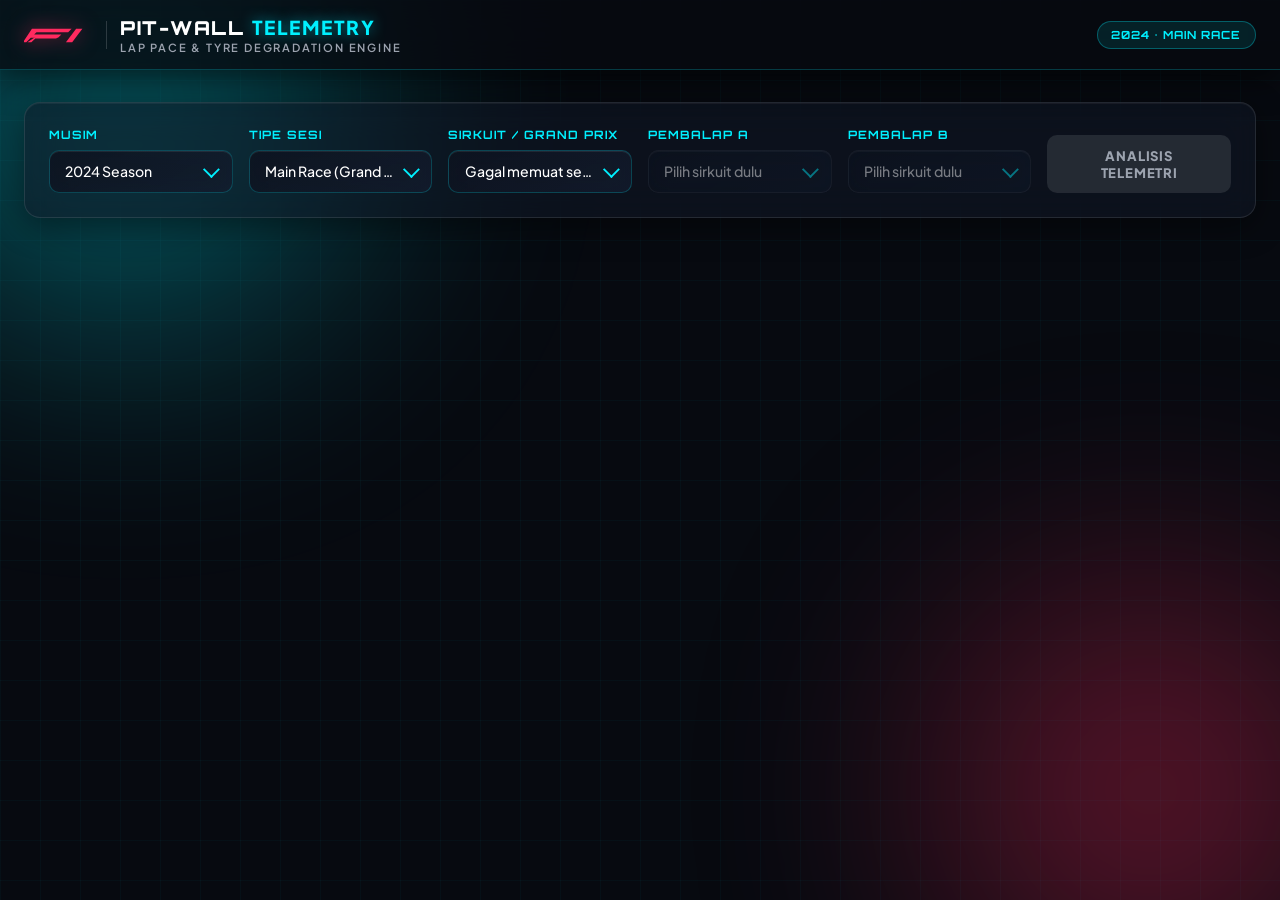
==== frontend/index.html @ 2997c577 "Deploy F1 Pit-Wall Telemetry Analyzer to Vercel" ====
<!DOCTYPE html>
<html lang="id">
<head>
    <meta charset="UTF-8">
    <meta name="viewport" content="width=device-width, initial-scale=1.0">
    <title>F1 Pit-Wall Telemetry & Tyre Degradation Analyzer</title>
    <link rel="preconnect" href="https://fonts.googleapis.com">
    <link rel="preconnect" href="https://fonts.gstatic.com" crossorigin>
    <link href="https://fonts.googleapis.com/css2?family=Orbitron:wght@500;700;900&family=Plus+Jakarta+Sans:wght@400;500;600;700&display=swap" rel="stylesheet">
    <link rel="stylesheet" href="css/style.css">
    <script src="https://cdn.jsdelivr.net/npm/chart.js"></script>
</head>
<body>
    <div class="bg-orb orb-cyan"></div>
    <div class="bg-orb orb-red"></div>
    <div class="bg-grid"></div>

<!-- Futuristic F1 Command App Bar -->
    <header class="app-bar">
        <div class="app-bar-inner">
            <div class="brand-area">
                <div class="f1-logo-mark" aria-label="F1 Logo">
                    <svg width="68" height="24" viewBox="0 0 120 30" fill="none" xmlns="http://www.w3.org/2000/svg">
                        <path d="M14 4H84L78 10H22L18 14H66L60 20H12L4 28H-2L14 4Z" fill="#ff2a5f"/>
                        <path d="M24 16H62L57 21H20L13 28H6L24 16Z" fill="#ff2a5f"/>
                        <path d="M92 4H103L85 28H74L92 4Z" fill="#ff2a5f"/>
                    </svg>
                </div>
                <div class="brand-divider"></div>
                <div class="brand-text">
                    <div class="brand-title">PIT-WALL <span class="accent-text">TELEMETRY</span></div>
                    <div class="brand-sub">LAP PACE & TYRE DEGRADATION ENGINE</div>
                </div>
            </div>

            <div class="status-cluster">
                <div class="season-pill" id="headerSessionBadge">2024 • MAIN RACE</div>
            </div>
        </div>
    </header>

    <main class="container">
        <!-- Panel Kontrol Glassmorphism -->
        <section class="glass-panel control-panel">
            <div class="form-group">
                <label for="yearSelect">MUSIM</label>
                <select id="yearSelect">
                    <option value="2026">2026 Season</option>
                    <option value="2025">2025 Season</option>
                    <option value="2024" selected>2024 Season</option>
                    <option value="2023">2023 Season</option>
                </select>
            </div>

            <div class="form-group">
                <label for="sessionTypeSelect">TIPE SESI</label>
                <select id="sessionTypeSelect">
                    <option value="Race" selected>Main Race (Grand Prix)</option>
                    <option value="Sprint">Sprint Race</option>
                </select>
            </div>

            <div class="form-group">
                <label for="sessionSelect">SIRKUIT / GRAND PRIX</label>
                <select id="sessionSelect">
                    <option value="">Memuat daftar sirkuit...</option>
                </select>
            </div>

            <div class="form-group">
                <label for="driver1Select">PEMBALAP A</label>
                <select id="driver1Select" disabled>
                    <option value="">Pilih sirkuit dulu</option>
                </select>
            </div>

            <div class="form-group">
                <label for="driver2Select">PEMBALAP B</label>
                <select id="driver2Select" disabled>
                    <option value="">Pilih sirkuit dulu</option>
                </select>
            </div>

            <button id="analyzeBtn" class="glow-btn" disabled>
                <span>ANALISIS TELEMETRI</span>
            </button>
        </section>

        <!-- Pre-Analysis Matchup Preview (Muncul saat Sirkuit & Pembalap dipilih) -->
        <section id="matchupPreview" class="glass-panel matchup-stage hidden">
            <div class="matchup-driver left-driver" id="previewDriver1Card">
                <div class="avatar-ring cyan-ring">
                    <img id="previewD1Img" src="" alt="Driver 1">
                </div>
                <div class="driver-meta">
                    <span class="driver-num" id="previewD1Num">#--</span>
                    <h3 id="previewD1Name">Driver 1</h3>
                    <p id="previewD1Team">Team</p>
                </div>
            </div>

            <div class="matchup-circuit">
                <span class="vs-badge">HEAD-TO-HEAD TELEMETRY</span>
                <div class="circuit-frame">
                    <img id="previewCircuitImg" src="" alt="Circuit Map">
                </div>
                <div class="circuit-title" id="previewCircuitName">Grand Prix Circuit</div>
            </div>

            <div class="matchup-driver right-driver" id="previewDriver2Card">
                <div class="driver-meta right-align">
                    <span class="driver-num red-num" id="previewD2Num">#--</span>
                    <h3 id="previewD2Name">Driver 2</h3>
                    <p id="previewD2Team">Team</p>
                </div>
                <div class="avatar-ring red-ring">
                    <img id="previewD2Img" src="" alt="Driver 2">
                </div>
            </div>
        </section>

        <!-- Animasi Loading Race Start F1 -->
        <div id="loading" class="glass-panel race-loader hidden">
            <div class="gantry-lights">
                <div class="light-pod"><span class="bulb" id="light1"></span></div>
                <div class="light-pod"><span class="bulb" id="light2"></span></div>
                <div class="light-pod"><span class="bulb" id="light3"></span></div>
                <div class="light-pod"><span class="bulb" id="light4"></span></div>
                <div class="light-pod"><span class="bulb" id="light5"></span></div>
            </div>

            <div class="race-track">
                <div class="start-line"></div>
                <div id="f1Car" class="f1-car revving">
                    <svg width="95" height="38" viewBox="0 0 120 48" fill="none" xmlns="http://www.w3.org/2000/svg">
                        <rect x="14" y="2" width="22" height="9" rx="2" fill="#0b0f17" stroke="#00f0ff" stroke-width="1.5"/>
                        <rect x="14" y="37" width="22" height="9" rx="2" fill="#0b0f17" stroke="#00f0ff" stroke-width="1.5"/>
                        <rect x="82" y="3" width="20" height="8" rx="2" fill="#0b0f17" stroke="#00f0ff" stroke-width="1.5"/>
                        <rect x="82" y="37" width="20" height="8" rx="2" fill="#0b0f17" stroke="#00f0ff" stroke-width="1.5"/>
                        <rect x="4" y="8" width="10" height="32" rx="2" fill="#00f0ff"/>
                        <path d="M14 16 L45 11 L85 18 L112 22 L112 26 L85 30 L45 37 L14 32 Z" fill="#161e2e" stroke="#00f0ff" stroke-width="2"/>
                        <path d="M104 6 L116 10 L116 38 L104 42 Z" fill="#00f0ff"/>
                        <circle cx="56" cy="24" r="5" fill="#ff2a5f"/>
                    </svg>
                </div>
            </div>

            <p id="loadingText" class="loading-status">Menyalakan lampu start & menarik telemetri OpenF1...</p>
        </div>

<!-- Hasil Analisis (Grafik di Kiri, Detail Driver di Kanan) -->
        <section id="resultSection" class="hidden">
            <!-- 1. Kesimpulan Otomatis Bahasa Mudah (Beginner Insight Banner) -->
            <div id="raceInsightBanner" class="glass-panel insight-banner">
                <div class="insight-icon">💡</div>
                <div class="insight-content">
                    <div class="insight-label">KESIMPULAN ANALISIS TELEMETRI</div>
                    <p id="raceInsightText">Memproses ringkasan perbandingan pembalap...</p>
                </div>
            </div>

            <div class="results-layout">
                <!-- Kolom Kiri: Grafik Telemetry -->
                <div class="glass-panel chart-card">
                    <div class="card-header">
                        <h2>LAP TIME TELEMETRY TRACE <span class="unit-tag">(DETIK)</span></h2>
                        <span class="filter-info" title="Lap masuk/keluar pit stop dan periode Safety Car otomatis dibuang agar grafik akurat">
                            ℹ️ Pit Stop & Safety Car difilter
                        </span>
                    </div>
                    <div class="chart-wrapper">
                        <canvas id="lapChart"></canvas>
                    </div>

                    <!-- Panduan Cara Baca Grafik & Ban untuk Pemula -->
                    <div class="beginner-guide-bar">
                        <div class="guide-item">
                            <strong>📉 Cara Baca Grafik:</strong> Semakin <b>rendah</b> posisi garis, semakin <b>cepat</b> catatan waktu lap pembalap. Garis yang menanjak perlahan menandakan ban mulai aus.
                        </div>
                        <div class="tyre-legend">
                            <span><i class="dot-soft"></i> <b>SOFT:</b> Paling cepat, cepat habis</span>
                            <span><i class="dot-medium"></i> <b>MEDIUM:</b> Seimbang</span>
                            <span><i class="dot-hard"></i> <b>HARD:</b> Paling awet, lebih lambat</span>
                        </div>
                    </div>
                </div>

                <!-- Kolom Kanan: Detail Informasi & Stint Driver A & B -->
                <aside class="drivers-sidebar">
                    <!-- Detail Driver A -->
                    <div class="glass-panel driver-detail-card">
                        <div class="driver-card-top cyan-border">
                            <img id="resD1Img" class="res-avatar cyan-ring" src="" alt="Driver A">
                            <div>
                                <span class="driver-tag cyan-tag">PEMBALAP A</span>
                                <h3 id="driver1Title">Pembalap 1</h3>
                                <p id="resD1Team" class="res-team-name">Team</p>
                            </div>
                        </div>
                        <div class="table-responsive">
                            <table id="driver1Table">
                                <thead>
                                    <tr>
                                        <th><span class="help-tip" data-tip="Periode balapan sebelum pembalap masuk pit ganti ban">STINT ?</span></th>
                                        <th><span class="help-tip" data-tip="Jenis kompon ban: Soft (Merah), Medium (Kuning), Hard (Putih)">BAN ?</span></th>
                                        <th><span class="help-tip" data-tip="Jumlah putaran bersih tanpa gangguan pit stop">LAPS ?</span></th>
                                        <th><span class="help-tip" data-tip="Rata-rata waktu tempuh per putaran (lebih kecil = lebih cepat)">AVG ?</span></th>
                                        <th><span class="help-tip" data-tip="Putaran tercepat pembalap pada stint ini">BEST ?</span></th>
                                        <th><span class="help-tip" data-tip="Penambahan waktu per lap akibat ban aus. (+) artinya makin lambat, (-) artinya makin kencang">DEG/LAP ?</span></th>
                                    </tr>
                                </thead>
                                <tbody></tbody>
                            </table>
                        </div>
                    </div>

                    <!-- Detail Driver B -->
                    <div class="glass-panel driver-detail-card">
                        <div class="driver-card-top red-border">
                            <img id="resD2Img" class="res-avatar red-ring" src="" alt="Driver B">
                            <div>
                                <span class="driver-tag red-tag">PEMBALAP B</span>
                                <h3 id="driver2Title">Pembalap 2</h3>
                                <p id="resD2Team" class="res-team-name">Team</p>
                            </div>
                        </div>
                        <div class="table-responsive">
                            <table id="driver2Table">
                                <thead>
                                    <tr>
                                        <th><span class="help-tip" data-tip="Periode balapan sebelum pembalap masuk pit ganti ban">STINT ?</span></th>
                                        <th><span class="help-tip" data-tip="Jenis kompon ban: Soft (Merah), Medium (Kuning), Hard (Putih)">BAN ?</span></th>
                                        <th><span class="help-tip" data-tip="Jumlah putaran bersih tanpa gangguan pit stop">LAPS ?</span></th>
                                        <th><span class="help-tip" data-tip="Rata-rata waktu tempuh per putaran (lebih kecil = lebih cepat)">AVG ?</span></th>
                                        <th><span class="help-tip" data-tip="Putaran tercepat pembalap pada stint ini">BEST ?</span></th>
                                        <th><span class="help-tip" data-tip="Penambahan waktu per lap akibat ban aus. (+) artinya makin lambat, (-) artinya makin kencang">DEG/LAP ?</span></th>
                                    </tr>
                                </thead>
                                <tbody></tbody>
                            </table>
                        </div>
                    </div>
                </aside>
            </div>
        </section>
    </main>

    <script src="js/app.js"></script>
</body>
</html>
---- frontend/css/style.css ----
:root {
    --bg-dark: #070a10;
    --glass-bg: rgba(17, 24, 39, 0.55);
    --glass-border: rgba(255, 255, 255, 0.1);
    --glass-highlight: rgba(255, 255, 255, 0.05);
    --neon-cyan: #00f0ff;
    --neon-red: #ff2a5f;
    --text-main: #f3f4f6;
    --text-muted: #9ca3af;
}

* {
    box-sizing: border-box;
    margin: 0;
    padding: 0;
    font-family: 'Plus Jakarta Sans', sans-serif;
}

body {
    background-color: var(--bg-dark);
    color: var(--text-main);
    min-height: 100vh;
    position: relative;
    overflow-x: hidden;
}

/* Futuristic Background Grid & Ambient Orbs */
.bg-grid {
    position: fixed;
    inset: 0;
    background-image: 
        linear-gradient(rgba(0, 240, 255, 0.03) 1px, transparent 1px),
        linear-gradient(90deg, rgba(0, 240, 255, 0.03) 1px, transparent 1px);
    background-size: 40px 40px;
    z-index: -2;
    pointer-events: none;
}

.bg-orb {
    position: fixed;
    border-radius: 50%;
    filter: blur(130px);
    z-index: -1;
    opacity: 0.35;
    pointer-events: none;
}

.orb-cyan {
    width: 450px;
    height: 450px;
    background: var(--neon-cyan);
    top: -120px;
    left: -100px;
}

.orb-red {
    width: 420px;
    height: 420px;
    background: var(--neon-red);
    bottom: -100px;
    right: -80px;
}

/* Header Glass */
/* Futuristic Pit-Wall App Bar */
.app-bar {
    position: sticky;
    top: 0;
    z-index: 200;
    background: rgba(7, 10, 16, 0.78);
    backdrop-filter: blur(22px);
    -webkit-backdrop-filter: blur(22px);
    border-bottom: 1px solid rgba(0, 240, 255, 0.22);
    box-shadow: 0 8px 32px rgba(0, 0, 0, 0.6);
}

.f1-logo-mark {
    display: flex;
    align-items: center;
    filter: drop-shadow(0 0 10px rgba(255, 42, 95, 0.55));
}

.brand-divider {
    width: 1px;
    height: 28px;
    background: rgba(255, 255, 255, 0.16);
}

.api-link-btn {
    text-decoration: none;
    display: inline-flex;
    align-items: center;
    background: rgba(255, 255, 255, 0.06);
    border: 1px solid rgba(255, 255, 255, 0.18);
    color: #e5e7eb;
    font-family: 'Orbitron', sans-serif;
    font-size: 0.68rem;
    font-weight: 700;
    letter-spacing: 1px;
    padding: 0.42rem 0.85rem;
    border-radius: 20px;
    transition: all 0.2s ease;
}

.api-link-btn:hover {
    background: rgba(0, 240, 255, 0.15);
    border-color: var(--neon-cyan);
    color: var(--neon-cyan);
    box-shadow: 0 0 14px rgba(0, 240, 255, 0.3);
}

.app-bar-inner {
    max-width: 1320px;
    margin: 0 auto;
    padding: 0.95rem 1.5rem;
    display: flex;
    justify-content: space-between;
    align-items: center;
    flex-wrap: wrap;
    gap: 1rem;
}

.brand-area {
    display: flex;
    align-items: center;
    gap: 0.85rem;
}

.brand-logo {
    display: flex;
    align-items: center;
    justify-content: center;
    filter: drop-shadow(0 0 8px rgba(0, 240, 255, 0.4));
}

.brand-title {
    font-family: 'Orbitron', sans-serif;
    font-size: 1.2rem;
    font-weight: 900;
    letter-spacing: 1.5px;
    color: #ffffff;
}

.accent-text {
    color: var(--neon-cyan);
    text-shadow: 0 0 14px rgba(0, 240, 255, 0.55);
}

.brand-sub {
    font-size: 0.7rem;
    letter-spacing: 1.8px;
    color: var(--text-muted);
    font-weight: 600;
}

.status-cluster {
    display: flex;
    align-items: center;
    gap: 0.75rem;
}

.status-pill {
    display: flex;
    align-items: center;
    gap: 0.45rem;
    background: rgba(0, 230, 118, 0.1);
    border: 1px solid rgba(0, 230, 118, 0.35);
    color: #00e676;
    font-family: 'Orbitron', sans-serif;
    font-size: 0.68rem;
    font-weight: 700;
    letter-spacing: 1px;
    padding: 0.38rem 0.8rem;
    border-radius: 20px;
}

.pulse-dot {
    width: 7px;
    height: 7px;
    border-radius: 50%;
    background-color: #00e676;
    box-shadow: 0 0 8px #00e676;
    animation: pulseGlow 1.5s infinite;
}

@keyframes pulseGlow {
    0%, 100% { opacity: 1; transform: scale(1); }
    50% { opacity: 0.4; transform: scale(0.8); }
}

.season-pill {
    background: rgba(0, 240, 255, 0.1);
    border: 1px solid rgba(0, 240, 255, 0.3);
    color: var(--neon-cyan);
    font-family: 'Orbitron', sans-serif;
    font-size: 0.7rem;
    font-weight: 700;
    letter-spacing: 1px;
    padding: 0.38rem 0.85rem;
    border-radius: 20px;
}

.container {
    max-width: 1320px;
    margin: 2rem auto;
    padding: 0 1.5rem;
}

/* Glass Panel Core */
.glass-panel {
    background: var(--glass-bg);
    backdrop-filter: blur(18px);
    -webkit-backdrop-filter: blur(18px);
    border: 1px solid var(--glass-border);
    box-shadow: 0 8px 32px rgba(0, 0, 0, 0.45), inset 0 1px 0 var(--glass-highlight);
    border-radius: 16px;
    padding: 1.5rem;
    margin-bottom: 1.8rem;
}

/* Control Panel Grid */
.control-panel {
    display: grid;
    grid-template-columns: repeat(auto-fit, minmax(175px, 1fr));
    gap: 1rem;
    align-items: end;
}

.form-group {
    display: flex;
    flex-direction: column;
    gap: 0.45rem;
}

label {
    font-family: 'Orbitron', sans-serif;
    font-size: 0.72rem;
    letter-spacing: 1px;
    color: var(--neon-cyan);
    font-weight: 700;
}

select {
    padding: 0.72rem 0.9rem;
    border-radius: 10px;
    border: 1px solid rgba(255, 255, 255, 0.14);
    background-color: rgba(11, 15, 25, 0.85);
    color: #ffffff;
    font-size: 0.9rem;
    outline: none;
    transition: border-color 0.2s, box-shadow 0.2s;
    cursor: pointer;
}

select:focus:not(:disabled) {
    border-color: var(--neon-cyan);
    box-shadow: 0 0 12px rgba(0, 240, 255, 0.25);
}

select:disabled {
    opacity: 0.5;
    cursor: not-allowed;
}

.glow-btn {
    padding: 0.75rem 1.2rem;
    border-radius: 10px;
    border: none;
    background: linear-gradient(135deg, #00f0ff 0%, #0099ff 100%);
    color: #05080f;
    font-family: 'Orbitron', sans-serif;
    font-weight: 800;
    font-size: 0.82rem;
    letter-spacing: 0.8px;
    cursor: pointer;
    box-shadow: 0 0 20px rgba(0, 240, 255, 0.35);
    transition: transform 0.15s, box-shadow 0.2s;
}

.glow-btn:hover:not(:disabled) {
    transform: translateY(-2px);
    box-shadow: 0 0 28px rgba(0, 240, 255, 0.65);
}

.glow-btn:disabled {
    background: rgba(255, 255, 255, 0.1);
    color: var(--text-muted);
    box-shadow: none;
    cursor: not-allowed;
}

.hidden {
    display: none !important;
}

/* Card Headers & Tables */
.card-header {
    display: flex;
    justify-content: space-between;
    align-items: center;
    flex-wrap: wrap;
    gap: 0.5rem;
    margin-bottom: 1.2rem;
    padding-bottom: 0.8rem;
    border-bottom: 1px solid var(--glass-border);
}

.card-header h2 {
    font-family: 'Orbitron', sans-serif;
    font-size: 1.05rem;
    letter-spacing: 1px;
}

.unit-tag {
    color: var(--neon-cyan);
    font-size: 0.85rem;
}

.filter-info {
    font-size: 0.78rem;
    color: var(--text-muted);
    background: rgba(255, 255, 255, 0.05);
    padding: 0.25rem 0.7rem;
    border-radius: 6px;
}

/* Layout Hasil Analisis: Grafik Kiri (62%) + Detail Driver Kanan (38%) */
.results-layout {
    display: grid;
    grid-template-columns: 1.65fr 1fr;
    gap: 1.5rem;
    align-items: start;
}

.chart-card {
    margin-bottom: 0;
    height: 100%;
    display: flex;
    flex-direction: column;
}

.chart-wrapper {
    position: relative;
    width: 100%;
    flex: 1;
    min-height: 460px;
}

.drivers-sidebar {
    display: flex;
    flex-direction: column;
    gap: 1.2rem;
}

.driver-detail-card {
    margin-bottom: 0;
    padding: 1.2rem;
}

.driver-card-top {
    display: flex;
    align-items: center;
    gap: 0.85rem;
    padding-left: 0.8rem;
    margin-bottom: 0.9rem;
}

.res-avatar {
    width: 48px;
    height: 48px;
    border-radius: 50%;
    object-fit: cover;
    object-position: top;
    background: rgba(11, 15, 25, 0.9);
    flex-shrink: 0;
}

.cyan-border { border-left: 4px solid var(--neon-cyan); }
.red-border { border-left: 4px solid var(--neon-red); }

.driver-tag {
    font-family: 'Orbitron', sans-serif;
    font-size: 0.65rem;
    letter-spacing: 1.2px;
    font-weight: 700;
    display: block;
}

.cyan-tag { color: var(--neon-cyan); }
.red-tag { color: var(--neon-red); }

.driver-card-top h3 {
    font-family: 'Orbitron', sans-serif;
    font-size: 0.98rem;
    color: #ffffff;
    margin: 0.1rem 0;
}

.res-team-name {
    font-size: 0.78rem;
    color: var(--text-muted);
    font-weight: 600;
}

@media (max-width: 1080px) {
    .results-layout {
        grid-template-columns: 1fr;
    }
    .chart-wrapper {
        min-height: 360px;
    }
}

.driver-card-header {
    padding-left: 0.9rem;
    margin-bottom: 1rem;
}

.cyan-border { border-left: 4px solid var(--neon-cyan); }
.red-border { border-left: 4px solid var(--neon-red); }

.driver-tag {
    font-family: 'Orbitron', sans-serif;
    font-size: 0.68rem;
    letter-spacing: 1.2px;
    font-weight: 700;
}

.cyan-tag { color: var(--neon-cyan); }
.red-tag { color: var(--neon-red); }

.driver-card-header h3 {
    font-size: 1.1rem;
    margin-top: 0.15rem;
}

.table-responsive {
    overflow-x: auto;
}

table {
    width: 100%;
    border-collapse: collapse;
    font-size: 0.88rem;
}

th {
    font-family: 'Orbitron', sans-serif;
    font-size: 0.72rem;
    letter-spacing: 0.8px;
    color: var(--text-muted);
    padding: 0.75rem 0.6rem;
    text-align: left;
    border-bottom: 1px solid rgba(255, 255, 255, 0.12);
}

td {
    padding: 0.8rem 0.6rem;
    border-bottom: 1px solid rgba(255, 255, 255, 0.06);
}

tr:hover td {
    background-color: rgba(255, 255, 255, 0.03);
}

.badge {
    padding: 0.25rem 0.55rem;
    border-radius: 6px;
    font-family: 'Orbitron', sans-serif;
    font-size: 0.7rem;
    font-weight: 700;
    color: #000;
}

.badge-SOFT { background-color: #ff2a5f; color: #fff; box-shadow: 0 0 10px rgba(255, 42, 95, 0.4); }
.badge-MEDIUM { background-color: #ffd000; box-shadow: 0 0 10px rgba(255, 208, 0, 0.35); }
.badge-HARD { background-color: #f3f4f6; }
.badge-INTERMEDIATE { background-color: #00e676; color: #05080f; }
.badge-WET { background-color: #0099ff; color: #fff; }

/* Animasi F1 Race Start Loader */
.race-loader {
    padding: 2.2rem 1.5rem;
    text-align: center;
    overflow: hidden;
}

.gantry-lights {
    display: inline-flex;
    gap: 16px;
    background: rgba(7, 10, 16, 0.85);
    padding: 12px 24px;
    border-radius: 12px;
    border: 1px solid rgba(255, 255, 255, 0.15);
    margin-bottom: 1.8rem;
}

.light-pod {
    width: 28px;
    height: 28px;
    background-color: #161b26;
    border-radius: 50%;
    display: flex;
    align-items: center;
    justify-content: center;
}

.bulb {
    width: 22px;
    height: 22px;
    border-radius: 50%;
    background-color: #262e3d;
    transition: background-color 0.15s, box-shadow 0.15s;
}

.bulb.red-on {
    background-color: #ff2a2a;
    box-shadow: 0 0 16px #ff2a2a, 0 0 32px rgba(255, 42, 42, 0.7);
}

.bulb.green-on {
    background-color: #00e676;
    box-shadow: 0 0 16px #00e676, 0 0 32px rgba(0, 230, 118, 0.8);
}

.race-track {
    position: relative;
    height: 66px;
    background: rgba(7, 10, 16, 0.65);
    border-top: 1px dashed rgba(0, 240, 255, 0.3);
    border-bottom: 1px dashed rgba(0, 240, 255, 0.3);
    display: flex;
    align-items: center;
    margin-bottom: 1.1rem;
    border-radius: 8px;
}

.start-line {
    position: absolute;
    left: 130px;
    height: 100%;
    width: 6px;
    background: repeating-linear-gradient(0deg, #ffffff, #ffffff 8px, transparent 8px, transparent 16px);
    opacity: 0.7;
}

.f1-car {
    position: absolute;
    left: 30px;
    transition: transform 0.65s cubic-bezier(0.55, 0.055, 0.675, 0.19);
}

@keyframes engineRev {
    0% { transform: translate(0, 0); }
    25% { transform: translate(1px, -1px); }
    50% { transform: translate(-1px, 1px); }
    75% { transform: translate(1px, 1px); }
    100% { transform: translate(0, 0); }
}

.f1-car.revving { animation: engineRev 0.08s infinite; }
.f1-car.launch { animation: none; transform: translateX(1350px); }

.loading-status {
    font-family: 'Orbitron', sans-serif;
    color: var(--neon-cyan);
    font-weight: 700;
    font-size: 0.85rem;
    letter-spacing: 0.8px;
}

/* =========================================
   CUSTOM FUTURISTIC GLASS DROPDOWN
   ========================================= */
.custom-select-wrapper {
    position: relative;
    width: 100%;
    user-select: none;
}

/* Sembunyikan select bawaan browser tapi tetap aktif di belakang layar */
.custom-select-wrapper select {
    display: none;
}

.custom-select-trigger {
    position: relative;
    display: flex;
    align-items: center;
    justify-content: space-between;
    gap: 0.6rem;
    padding: 0.72rem 0.95rem;
    background: linear-gradient(145deg, rgba(13, 19, 31, 0.85), rgba(20, 29, 46, 0.75));
    backdrop-filter: blur(12px);
    -webkit-backdrop-filter: blur(12px);
    border: 1px solid rgba(0, 240, 255, 0.22);
    border-radius: 10px;
    color: #ffffff;
    font-size: 0.88rem;
    font-weight: 500;
    cursor: pointer;
    transition: all 0.25s ease;
    box-shadow: inset 0 1px 0 rgba(255, 255, 255, 0.08);
}

.custom-select-trigger span {
    white-space: nowrap;
    overflow: hidden;
    text-overflow: ellipsis;
}

.custom-select-trigger::after {
    content: "";
    width: 10px;
    height: 10px;
    flex-shrink: 0;
    border-right: 2px solid var(--neon-cyan);
    border-bottom: 2px solid var(--neon-cyan);
    transform: rotate(45deg) translateY(-2px);
    transition: transform 0.25s ease;
}

.custom-select-wrapper.open .custom-select-trigger {
    border-color: var(--neon-cyan);
    box-shadow: 0 0 16px rgba(0, 240, 255, 0.3), inset 0 0 8px rgba(0, 240, 255, 0.1);
}

.custom-select-wrapper.open .custom-select-trigger::after {
    transform: rotate(-135deg) translateY(-2px);
}

.custom-select-wrapper.disabled .custom-select-trigger {
    opacity: 0.45;
    border-color: rgba(255, 255, 255, 0.1);
    cursor: not-allowed;
    pointer-events: none;
}

/* Panel Pilihan Melayang (Glassmorphic Menu) */
.custom-options {
    position: absolute;
    top: calc(100% + 8px);
    left: 0;
    right: 0;
    min-width: 230px;
    max-height: 270px;
    overflow-y: auto;
    background: rgba(10, 15, 26, 0.92);
    backdrop-filter: blur(22px);
    -webkit-backdrop-filter: blur(22px);
    border: 1px solid rgba(0, 240, 255, 0.35);
    border-radius: 12px;
    box-shadow: 0 14px 36px rgba(0, 0, 0, 0.75), 0 0 20px rgba(0, 240, 255, 0.15);
    z-index: 999;
    opacity: 0;
    visibility: hidden;
    transform: translateY(-8px);
    transition: all 0.2s cubic-bezier(0.16, 1, 0.3, 1);
}

.custom-select-wrapper.open .custom-options {
    opacity: 1;
    visibility: visible;
    transform: translateY(0);
}

/* Custom Scrollbar Futuristic */
.custom-options::-webkit-scrollbar {
    width: 6px;
}
.custom-options::-webkit-scrollbar-track {
    background: rgba(255, 255, 255, 0.03);
    border-radius: 8px;
}
.custom-options::-webkit-scrollbar-thumb {
    background: rgba(0, 240, 255, 0.35);
    border-radius: 8px;
}
.custom-options::-webkit-scrollbar-thumb:hover {
    background: var(--neon-cyan);
}

.custom-option {
    padding: 0.7rem 0.95rem;
    font-size: 0.86rem;
    color: #d1d5db;
    border-bottom: 1px solid rgba(255, 255, 255, 0.04);
    cursor: pointer;
    transition: all 0.15s ease;
    display: flex;
    align-items: center;
    gap: 8px;
}

.custom-option:last-child {
    border-bottom: none;
}

.custom-option:hover {
    background: linear-gradient(90deg, rgba(0, 240, 255, 0.18), transparent);
    color: #ffffff;
    padding-left: 1.2rem;
}

.custom-option.selected {
    background: rgba(0, 240, 255, 0.14);
    color: var(--neon-cyan);
    font-weight: 700;
    border-left: 3px solid var(--neon-cyan);
}

/* Pastikan control-panel berada di atas grafik agar dropdown tidak terpotong */
.control-panel {
    position: relative;
    z-index: 50;
}

/* =========================================
   THUMBNAIL DI CUSTOM DROPDOWN & MATCHUP PREVIEW
   ========================================= */
.trigger-content {
    display: flex;
    align-items: center;
    gap: 0.55rem;
    overflow: hidden;
}

.opt-thumb-driver {
    width: 26px;
    height: 26px;
    border-radius: 50%;
    object-fit: cover;
    object-position: top;
    background: rgba(255, 255, 255, 0.08);
    border: 1px solid rgba(0, 240, 255, 0.4);
    flex-shrink: 0;
}

.opt-thumb-circuit {
    width: 34px;
    height: 22px;
    object-fit: contain;
    filter: brightness(0) invert(1) drop-shadow(0 0 3px rgba(0, 240, 255, 0.6));
    flex-shrink: 0;
}

/* Pre-Analysis Matchup Preview Stage */
.matchup-stage {
    display: grid;
    grid-template-columns: 1fr auto 1fr;
    align-items: center;
    gap: 1.5rem;
    padding: 1.4rem 2rem;
    background: linear-gradient(90deg, rgba(0, 240, 255, 0.06) 0%, rgba(17, 24, 39, 0.65) 50%, rgba(255, 42, 95, 0.06) 100%);
    border: 1px solid rgba(0, 240, 255, 0.22);
}

.matchup-driver {
    display: flex;
    align-items: center;
    gap: 1.1rem;
}

.right-driver {
    justify-content: flex-end;
}

.right-align {
    text-align: right;
}

.avatar-ring {
    width: 76px;
    height: 76px;
    border-radius: 50%;
    padding: 3px;
    background: rgba(11, 15, 25, 0.9);
    flex-shrink: 0;
    overflow: hidden;
}

.cyan-ring {
    border: 2px solid var(--neon-cyan);
    box-shadow: 0 0 18px rgba(0, 240, 255, 0.35);
}

.red-ring {
    border: 2px solid var(--neon-red);
    box-shadow: 0 0 18px rgba(255, 42, 95, 0.35);
}

.avatar-ring img {
    width: 100%;
    height: 100%;
    border-radius: 50%;
    object-fit: cover;
    object-position: top;
}

.driver-num {
    font-family: 'Orbitron', sans-serif;
    font-size: 0.85rem;
    font-weight: 900;
    color: var(--neon-cyan);
}

.red-num {
    color: var(--neon-red);
}

.driver-meta h3 {
    font-family: 'Orbitron', sans-serif;
    font-size: 1.05rem;
    letter-spacing: 0.5px;
    color: #ffffff;
    margin: 0.1rem 0;
}

.driver-meta p {
    font-size: 0.82rem;
    color: var(--text-muted);
    font-weight: 600;
}

.matchup-circuit {
    display: flex;
    flex-direction: column;
    align-items: center;
    text-align: center;
    padding: 0 1.5rem;
    border-left: 1px solid rgba(255, 255, 255, 0.08);
    border-right: 1px solid rgba(255, 255, 255, 0.08);
}

.vs-badge {
    font-family: 'Orbitron', sans-serif;
    font-size: 0.65rem;
    letter-spacing: 1.5px;
    color: var(--neon-cyan);
    background: rgba(0, 240, 255, 0.1);
    padding: 0.2rem 0.65rem;
    border-radius: 12px;
    margin-bottom: 0.5rem;
}

.circuit-frame {
    width: 130px;
    height: 75px;
    display: flex;
    align-items: center;
    justify-content: center;
}

.circuit-frame img {
    max-width: 100%;
    max-height: 100%;
    object-fit: contain;
    filter: brightness(0) invert(1) drop-shadow(0 0 8px rgba(0, 240, 255, 0.55));
}

.circuit-title {
    font-family: 'Orbitron', sans-serif;
    font-size: 0.8rem;
    font-weight: 700;
    color: #e5e7eb;
    margin-top: 0.35rem;
}

@media (max-width: 820px) {
    .matchup-stage {
        grid-template-columns: 1fr;
        text-align: center;
    }
    .matchup-driver, .right-driver {
        justify-content: center;
    }
    .right-align {
        text-align: left;
    }
    .matchup-circuit {
        border: none;
        border-top: 1px solid rgba(255, 255, 255, 0.08);
        border-bottom: 1px solid rgba(255, 255, 255, 0.08);
        padding: 1rem 0;
    }
}

/* =========================================
   BEGINNER-FRIENDLY INSIGHT & TOOLTIPS
   ========================================= */
.insight-banner {
    display: flex;
    align-items: center;
    gap: 1.1rem;
    padding: 1.15rem 1.5rem;
    margin-bottom: 1.5rem;
    background: linear-gradient(90deg, rgba(0, 240, 255, 0.12) 0%, rgba(17, 24, 39, 0.7) 100%);
    border-left: 4px solid var(--neon-cyan);
}

.insight-icon {
    font-size: 1.6rem;
    background: rgba(0, 240, 255, 0.14);
    width: 44px;
    height: 44px;
    border-radius: 12px;
    display: flex;
    align-items: center;
    justify-content: center;
    flex-shrink: 0;
}

.insight-label {
    font-family: 'Orbitron', sans-serif;
    font-size: 0.7rem;
    letter-spacing: 1.2px;
    color: var(--neon-cyan);
    font-weight: 700;
    margin-bottom: 0.25rem;
}

.insight-content p {
    font-size: 0.92rem;
    line-height: 1.55;
    color: #f3f4f6;
}

.beginner-guide-bar {
    margin-top: 1.2rem;
    padding-top: 0.95rem;
    border-top: 1px solid rgba(255, 255, 255, 0.08);
    display: flex;
    flex-direction: column;
    gap: 0.65rem;
    font-size: 0.8rem;
    color: var(--text-muted);
}

.guide-item b {
    color: #e5e7eb;
}

.tyre-legend {
    display: flex;
    flex-wrap: wrap;
    gap: 1rem;
    font-size: 0.76rem;
}

.tyre-legend span {
    display: inline-flex;
    align-items: center;
    gap: 0.4rem;
}

.dot-soft, .dot-medium, .dot-hard {
    width: 10px;
    height: 10px;
    border-radius: 50%;
    display: inline-block;
}
.dot-soft { background-color: #ff2a5f; box-shadow: 0 0 6px #ff2a5f; }
.dot-medium { background-color: #ffd000; box-shadow: 0 0 6px #ffd000; }
.dot-hard { background-color: #f3f4f6; }


/* =========================================
   FIX TOOLTIP & CUSTOM SCROLLBAR TABEL
   ========================================= */
.table-responsive {
    width: 100%;
    overflow-x: auto;
    padding-bottom: 4px;
}

/* Custom Scrollbar Gelap Neon agar Selaras dengan Tema */
::-webkit-scrollbar {
    width: 6px;
    height: 6px;
}

::-webkit-scrollbar-track {
    background: rgba(7, 10, 16, 0.75);
    border-radius: 10px;
}

::-webkit-scrollbar-thumb {
    background: rgba(0, 240, 255, 0.35);
    border-radius: 10px;
}

::-webkit-scrollbar-thumb:hover {
    background: var(--neon-cyan);
    box-shadow: 0 0 8px rgba(0, 240, 255, 0.6);
}

/* Rapikan ukuran kolom tabel agar muat tanpa scroll berlebih */
.driver-detail-card table {
    font-size: 0.8rem;
}

.driver-detail-card th {
    font-size: 0.65rem;
    padding: 0.6rem 0.35rem;
    white-space: nowrap;
}

.driver-detail-card td {
    padding: 0.65rem 0.35rem;
    white-space: nowrap;
}

/* Tooltip muncul ke BAWAH agar tidak tertutup nama driver */
.help-tip {
    position: relative;
    cursor: help;
    border-bottom: 1px dashed rgba(0, 240, 255, 0.55);
    padding-bottom: 1px;
    display: inline-block;
}

.help-tip::after {
    content: attr(data-tip);
    position: absolute;
    bottom: auto;
    top: 140%;
    left: 0;
    transform: translateY(-4px);
    width: 195px;
    padding: 0.6rem 0.75rem;
    background: rgba(7, 10, 16, 0.96);
    backdrop-filter: blur(12px);
    border: 1px solid var(--neon-cyan);
    border-radius: 8px;
    color: #f3f4f6;
    font-family: 'Plus Jakarta Sans', sans-serif;
    font-size: 0.74rem;
    font-weight: 500;
    line-height: 1.4;
    white-space: normal;
    text-transform: none;
    letter-spacing: 0;
    box-shadow: 0 10px 28px rgba(0, 0, 0, 0.85), 0 0 12px rgba(0, 240, 255, 0.25);
    opacity: 0;
    visibility: hidden;
    pointer-events: none;
    transition: opacity 0.18s ease, transform 0.18s ease;
    z-index: 999;
}

/* Kolom paling kanan (BEST & DEG/LAP) rata kanan agar tidak terpotong tepi layar */
th:nth-last-child(-n+2) .help-tip::after {
    left: auto;
    right: 0;
}

.help-tip:hover::after,
.help-tip:focus::after,
.help-tip:active::after {
    opacity: 1;
    visibility: visible;
    transform: translateY(0);
}
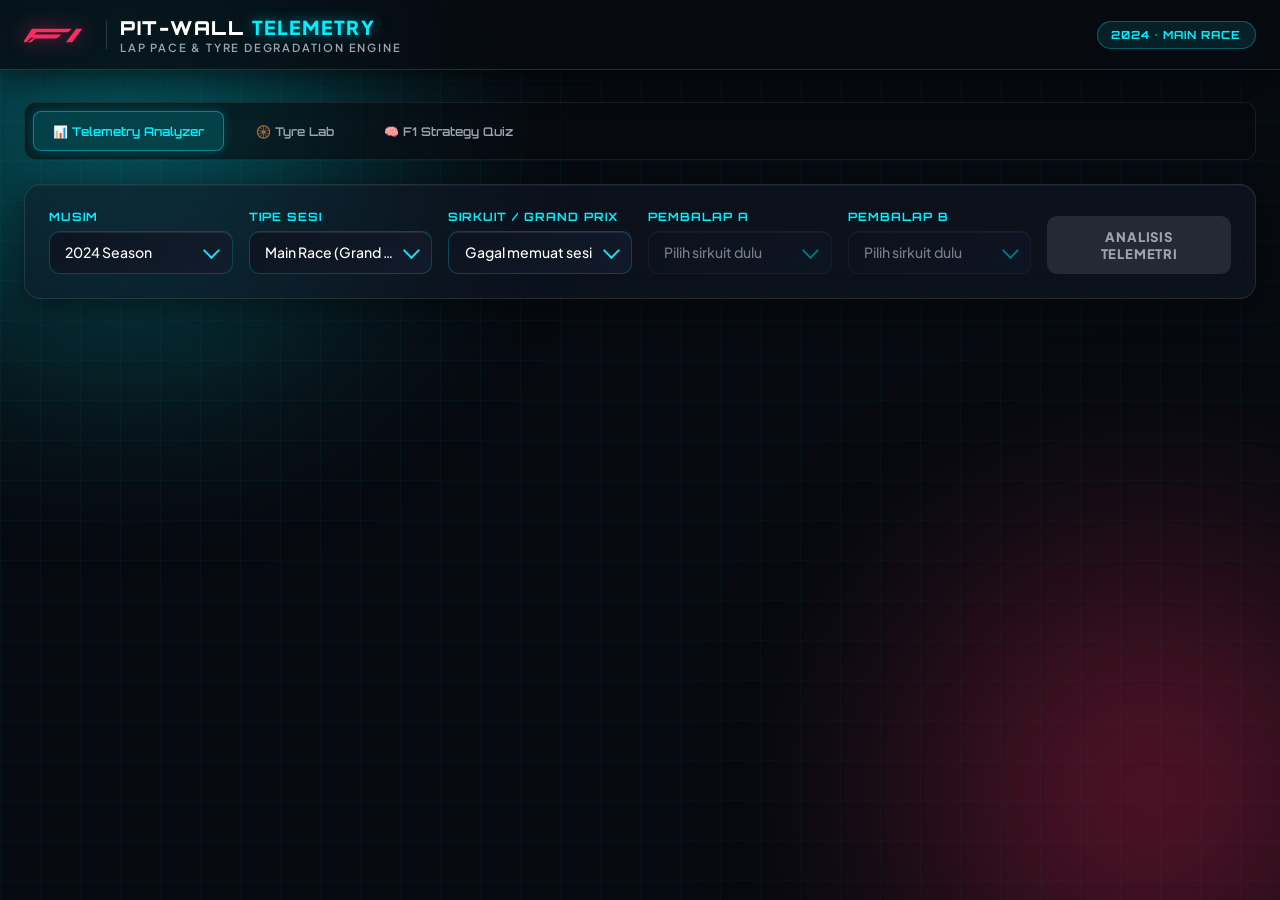
==== commit a791ff35: "Add tyle lab dan quiz" ====
--- a/frontend/index.html
+++ b/frontend/index.html
@@ -9,6 +9,7 @@
     <link href="https://fonts.googleapis.com/css2?family=Orbitron:wght@500;700;900&family=Plus+Jakarta+Sans:wght@400;500;600;700&display=swap" rel="stylesheet">
     <link rel="stylesheet" href="css/style.css">
     <script src="https://cdn.jsdelivr.net/npm/chart.js"></script>
+    <script src="https://cdnjs.cloudflare.com/ajax/libs/three.js/r128/three.min.js"></script>
 </head>
 <body>
     <div class="bg-orb orb-cyan"></div>
@@ -40,51 +41,162 @@
     </header>
 
     <main class="container">
+            <!-- Tab Navigasi Menu Utama -->
+        <div class="nav-tabs-bar">
+            <button class="nav-tab-btn active" data-target="telemetrySection">📊 Telemetry Analyzer</button>
+            <button class="nav-tab-btn" data-target="tyreLabSection">🛞 Tyre Lab</button>
+            <button class="nav-tab-btn" data-target="quizSection">🧠 F1 Strategy Quiz</button>
+        </div>
         <!-- Panel Kontrol Glassmorphism -->
-        <section class="glass-panel control-panel">
-            <div class="form-group">
-                <label for="yearSelect">MUSIM</label>
-                <select id="yearSelect">
-                    <option value="2026">2026 Season</option>
-                    <option value="2025">2025 Season</option>
-                    <option value="2024" selected>2024 Season</option>
-                    <option value="2023">2023 Season</option>
-                </select>
-            </div>
-
-            <div class="form-group">
-                <label for="sessionTypeSelect">TIPE SESI</label>
-                <select id="sessionTypeSelect">
-                    <option value="Race" selected>Main Race (Grand Prix)</option>
-                    <option value="Sprint">Sprint Race</option>
-                </select>
-            </div>
-
-            <div class="form-group">
-                <label for="sessionSelect">SIRKUIT / GRAND PRIX</label>
-                <select id="sessionSelect">
-                    <option value="">Memuat daftar sirkuit...</option>
-                </select>
-            </div>
-
-            <div class="form-group">
-                <label for="driver1Select">PEMBALAP A</label>
-                <select id="driver1Select" disabled>
-                    <option value="">Pilih sirkuit dulu</option>
-                </select>
-            </div>
-
-            <div class="form-group">
-                <label for="driver2Select">PEMBALAP B</label>
-                <select id="driver2Select" disabled>
-                    <option value="">Pilih sirkuit dulu</option>
-                </select>
-            </div>
-
-            <button id="analyzeBtn" class="glow-btn" disabled>
-                <span>ANALISIS TELEMETRI</span>
-            </button>
-        </section>
+        <div id="telemetrySection" class="content-tab active">
+            <section class="glass-panel control-panel">
+                <div class="form-group">
+                    <label for="yearSelect">MUSIM</label>
+                    <select id="yearSelect">
+                        <option value="2026">2026 Season</option>
+                        <option value="2025">2025 Season</option>
+                        <option value="2024" selected>2024 Season</option>
+                        <option value="2023">2023 Season</option>
+                    </select>
+                </div>
+
+                <div class="form-group">
+                    <label for="sessionTypeSelect">TIPE SESI</label>
+                    <select id="sessionTypeSelect">
+                        <option value="Race" selected>Main Race (Grand Prix)</option>
+                        <option value="Sprint">Sprint Race</option>
+                    </select>
+                </div>
+
+                <div class="form-group">
+                    <label for="sessionSelect">SIRKUIT / GRAND PRIX</label>
+                    <select id="sessionSelect">
+                        <option value="">Memuat daftar sirkuit...</option>
+                    </select>
+                </div>
+
+                <div class="form-group">
+                    <label for="driver1Select">PEMBALAP A</label>
+                    <select id="driver1Select" disabled>
+                        <option value="">Pilih sirkuit dulu</option>
+                    </select>
+                </div>
+
+                <div class="form-group">
+                    <label for="driver2Select">PEMBALAP B</label>
+                    <select id="driver2Select" disabled>
+                        <option value="">Pilih sirkuit dulu</option>
+                    </select>
+                </div>
+
+                <button id="analyzeBtn" class="glow-btn" disabled>
+                    <span>ANALISIS TELEMETRI</span>
+                </button>
+            </section>
+        </div>
+
+        <!-- Section 1: Telemetry Analyzer (Bungkus kode analisis lama di sini) -->
+        <div id="telemetrySection" class="content-tab active">
+            <!-- [Semua elemen Telemetry, Insight Banner, Grafik & Tabel yang sudah ada sebelumnya] -->
+        </div>
+
+        <!-- Section 2: 3D Tyre Lab & Edukasi Pemula -->
+        <div id="tyreLabSection" class="content-tab hidden">
+            <div class="tyre-lab-grid">
+                <!-- Sisi Kiri: Canvas 3D Three.js -->
+                <!-- Ganti bagian webglContainer dengan Photo Lab Interaktif -->
+                <div class="glass-panel canvas-card">
+                    <div class="card-header">
+                        <h2>TYRE VISUAL INSPECTOR</h2>
+                        <span class="filter-info">Klik spot pada foto untuk info detail</span>
+                    </div>
+                    
+                    <!-- Wadah Foto Interaktif dengan Hotspot -->
+                    <div class="interactive-photo-container" id="photoContainer">
+                        <!-- Gambar Ban (Ganti src dengan foto ban asli pilihanmu di folder assets) -->
+                        <img id="tyreImageDisplay" src="assets/soft_tyre.jpeg" alt="F1 Tyre" class="active-tyre-img">
+                        
+                        <!-- Titik Hotspot Interaktif di atas Foto -->
+                        <div class="hotspot" style="top: 35%; left: 50%;" data-info="Tapak luar dirancang untuk menahan beban lateral maksimum saat menikung tajam.">
+                            <span class="pulse-ring"></span>
+                            <span class="hotspot-dot"></span>
+                            <span class="hotspot-label">Tapak Ban</span>
+                        </div>
+                        
+                        <div class="hotspot" style="top: 65%; left: 55%;" data-info="Dinding samping (Sidewart) bertuliskan Pirelli P Zero dengan warna penanda kompon khas.">
+                            <span class="pulse-ring"></span>
+                            <span class="hotspot-dot"></span>
+                            <span class="hotspot-label">Dinding & Logo</span>
+                        </div>
+
+                        <div class="hotspot" style="top: 50%; left: 35%;" data-info="Velg karbon ringan 18 inci standar regulasi modern F1.">
+                            <span class="pulse-ring"></span>
+                            <span class="hotspot-dot"></span>
+                            <span class="hotspot-label">Velg 18"</span>
+                        </div>
+                    </div>
+
+                    <!-- Tombol Pilihan Kompon -->
+                    <div class="compound-selector-bar">
+                        <button class="compound-btn active" data-compound="soft" style="--btn-color: #ff2a5f;">SOFT</button>
+                        <button class="compound-btn" data-compound="medium" style="--btn-color: #ffd000;">MEDIUM</button>
+                        <button class="compound-btn" data-compound="hard" style="--btn-color: #f3f4f6;">HARD</button>
+                        <button class="compound-btn" data-compound="inter" style="--btn-color: #00e676;">INTER</button>
+                        <button class="compound-btn" data-compound="wet" style="--btn-color: #2979ff;">WET</button>
+                    </div>
+
+                    <div id="hotspotInfoBox" class="hotspot-info-box">
+                        💡 <i>Klik salah satu titik hotspot pada foto ban di atas untuk melihat detail bagian komponennya di sini.</i>
+                    </div>
+                </div>
+
+                <!-- Sisi Kanan: Spesifikasi & Penjelasan untuk Awam -->
+                <div class="glass-panel tyre-info-card">
+                    <h3 id="tyreNameTitle" class="neon-text">PIRELLI P ZERO SOFT (C5)</h3>
+                    <p id="tyreDescText" class="tyre-desc">Kompon paling lunak yang memberikan cengkeraman maksimal untuk kecepatan satu lap kilat, namun sangat rentan terhadap keausan tinggi.</p>
+                    
+                    <div class="tyre-specs-list">
+                        <div class="spec-row">
+                            <span>Suhu Operasional Optimal:</span>
+                            <strong id="specTemp">85°C - 100°C</strong>
+                        </div>
+                        <div class="spec-row">
+                            <span>Estimasi Daya Tahan:</span>
+                            <strong id="specLife">15 - 20 Lap</strong>
+                        </div>
+                        <div class="spec-row">
+                            <span>Karakteristik Utama:</span>
+                            <strong id="specChar">Super Cepat, Degradasi Tinggi</strong>
+                        </div>
+                    </div>
+
+                    <div class="beginner-tip-box">
+                        <h4>💡 Tips untuk Pemula:</h4>
+                        <p>Tim balap menggunakan ban Soft saat kualifikasi atau akhir balapan (*stint* pendek) ketika butuh memacu mobil sekencang-kencangnya.</p>
+                    </div>
+                </div>
+            </div>
+        </div>
+
+        <!-- Section 3: F1 Strategy Quiz -->
+        <div id="quizSection" class="content-tab hidden">
+            <div class="glass-panel quiz-card">
+                <div class="quiz-header">
+                    <h2>F1 PIT-WALL TACTICAL QUIZ</h2>
+                    <span id="quizScoreBadge">Skor: 0</span>
+                </div>
+                <div id="quizBody">
+                    <div id="questionProgress" class="quiz-progress">Pertanyaan 1 dari 4</div>
+                    <h3 id="quizQuestion">Memuat pertanyaan kuis...</h3>
+                    <div id="quizOptions" class="quiz-options-grid"></div>
+                </div>
+                <div id="quizResultScreen" class="hidden text-center">
+                    <h3>🎉 Kuis Selesai!</h3>
+                    <p id="quizFinalMessage">Kamu hebat dalam membaca strategi ban!</p>
+                    <button id="restartQuizBtn" class="primary-btn">Ulangi Kuis</button>
+                </div>
+            </div>
+        </div>
 
         <!-- Pre-Analysis Matchup Preview (Muncul saat Sirkuit & Pembalap dipilih) -->
         <section id="matchupPreview" class="glass-panel matchup-stage hidden">
@@ -165,7 +277,7 @@
                     <div class="card-header">
                         <h2>LAP TIME TELEMETRY TRACE <span class="unit-tag">(DETIK)</span></h2>
                         <span class="filter-info" title="Lap masuk/keluar pit stop dan periode Safety Car otomatis dibuang agar grafik akurat">
-                            ℹ️ Pit Stop & Safety Car difilter
+                            Pit Stop & Safety Car difilter
                         </span>
                     </div>
                     <div class="chart-wrapper">
@@ -175,12 +287,14 @@
                     <!-- Panduan Cara Baca Grafik & Ban untuk Pemula -->
                     <div class="beginner-guide-bar">
                         <div class="guide-item">
-                            <strong>📉 Cara Baca Grafik:</strong> Semakin <b>rendah</b> posisi garis, semakin <b>cepat</b> catatan waktu lap pembalap. Garis yang menanjak perlahan menandakan ban mulai aus.
+                            <strong>Cara Baca Grafik:</strong> Semakin <b>rendah</b> posisi garis, semakin <b>cepat</b> catatan waktu lap pembalap. Garis yang menanjak perlahan menandakan ban mulai aus.
                         </div>
                         <div class="tyre-legend">
                             <span><i class="dot-soft"></i> <b>SOFT:</b> Paling cepat, cepat habis</span>
                             <span><i class="dot-medium"></i> <b>MEDIUM:</b> Seimbang</span>
                             <span><i class="dot-hard"></i> <b>HARD:</b> Paling awet, lebih lambat</span>
+                            <span><i class="dot-intermediate"></i> <b>INTERMEDIATE:</b> Trek basah ringan / gerimis</span>
+                            <span><i class="dot-wet"></i> <b>WET:</b> Trek hujan deras / genangan</span>
                         </div>
                     </div>
                 </div>
--- a/frontend/css/style.css
+++ b/frontend/css/style.css
@@ -953,7 +953,7 @@
     gap: 0.4rem;
 }
 
-.dot-soft, .dot-medium, .dot-hard {
+.dot-soft, .dot-medium, .dot-hard, .dot-intermediate, .dot-wet {
     width: 10px;
     height: 10px;
     border-radius: 50%;
@@ -962,7 +962,8 @@
 .dot-soft { background-color: #ff2a5f; box-shadow: 0 0 6px #ff2a5f; }
 .dot-medium { background-color: #ffd000; box-shadow: 0 0 6px #ffd000; }
 .dot-hard { background-color: #f3f4f6; }
-
+.dot-intermediate { background-color: #00e676; box-shadow: 0 0 6px #00e676; }
+.dot-wet { background-color: #2979ff; box-shadow: 0 0 6px #2979ff; }
 
 /* =========================================
    FIX TOOLTIP & CUSTOM SCROLLBAR TABEL
@@ -1060,4 +1061,400 @@
     opacity: 1;
     visibility: visible;
     transform: translateY(0);
+}
+
+/* =========================================
+   RESPONSIF MOBILE FIX (TAMPILAN HP)
+   ========================================= */
+@media (max-width: 768px) {
+    .app-bar-inner {
+        padding: 0.75rem 1rem;
+        flex-direction: column;
+        align-items: flex-start;
+        gap: 0.6rem;
+    }
+
+    .status-cluster {
+        width: 100%;
+        justify-content: space-between;
+    }
+
+    .brand-title {
+        font-size: 1rem;
+    }
+
+    .container {
+        padding: 0.75rem;
+    }
+
+    .control-panel {
+        padding: 1rem;
+        gap: 0.8rem;
+    }
+
+    /* Pastikan layout hasil analisis menjadi 1 kolom di HP */
+    .results-layout {
+        grid-template-columns: 1fr;
+        gap: 1rem;
+    }
+
+    .chart-wrapper {
+        min-height: 300px;
+    }
+
+    .matchup-stage {
+        grid-template-columns: 1fr;
+        padding: 1rem;
+        gap: 1rem;
+    }
+
+    .matchup-circuit {
+        border: none;
+        border-top: 1px solid rgba(255, 255, 255, 0.08);
+        border-bottom: 1px solid rgba(255, 255, 255, 0.08);
+        padding: 0.75rem 0;
+    }
+}
+
+/* =========================================
+   CUSTOM F1 PIT-WALL NOTIFICATION TOAST
+   ========================================= */
+#f1ToastContainer {
+    position: fixed;
+    top: 20px;
+    right: 20px;
+    z-index: 99999;
+    display: flex;
+    flex-direction: column;
+    gap: 10px;
+    pointer-events: none;
+}
+
+.f1-toast {
+    pointer-events: auto;
+    background: rgba(7, 10, 16, 0.94);
+    backdrop-filter: blur(16px);
+    border: 1px solid var(--neon-cyan);
+    box-shadow: 0 10px 30px rgba(0, 0, 0, 0.8), 0 0 15px rgba(0, 240, 255, 0.25);
+    padding: 0.95rem 1.25rem;
+    border-radius: 12px;
+    color: #f3f4f6;
+    font-family: 'Plus Jakarta Sans', sans-serif;
+    font-size: 0.88rem;
+    max-width: 360px;
+    display: flex;
+    align-items: center;
+    gap: 0.85rem;
+    animation: slideInToast 0.3s cubic-bezier(0.16, 1, 0.3, 1) forwards;
+}
+
+.f1-toast.error {
+    border-color: #ff2a5f;
+    box-shadow: 0 10px 30px rgba(0, 0, 0, 0.8), 0 0 15px rgba(255, 42, 95, 0.35);
+}
+
+.f1-toast-icon {
+    font-size: 1.25rem;
+    flex-shrink: 0;
+}
+
+@keyframes slideInToast {
+    from {
+        opacity: 0;
+        transform: translateY(-20px) scale(0.95);
+    }
+    to {
+        opacity: 1;
+        transform: translateY(0) scale(1);
+    }
+}
+
+@keyframes fadeOutToast {
+    to {
+        opacity: 0;
+        transform: translateY(-10px) scale(0.95);
+    }
+}
+
+/* =========================================
+   NAV TABS & 3D TYRE LAB & QUIZ STYLING
+   ========================================= */
+.nav-tabs-bar {
+    display: flex;
+    gap: 0.75rem;
+    margin-bottom: 1.5rem;
+    background: rgba(7, 10, 16, 0.6);
+    padding: 0.5rem;
+    border-radius: 12px;
+    border: 1px solid rgba(255, 255, 255, 0.08);
+}
+
+.nav-tab-btn {
+    background: transparent;
+    border: none;
+    color: var(--text-muted);
+    font-family: 'Orbitron', sans-serif;
+    font-size: 0.75rem;
+    font-weight: 600;
+    padding: 0.7rem 1.2rem;
+    border-radius: 8px;
+    cursor: pointer;
+    transition: all 0.25s ease;
+}
+
+.nav-tab-btn.active {
+    background: rgba(0, 240, 255, 0.15);
+    color: var(--neon-cyan);
+    border: 1px solid rgba(0, 240, 255, 0.4);
+    box-shadow: 0 0 12px rgba(0, 240, 255, 0.2);
+}
+
+.content-tab.hidden {
+    display: none !important;
+}
+
+/* 3D Tyre Lab Layout */
+.tyre-lab-grid {
+    display: grid;
+    grid-template-columns: 1.2fr 1fr;
+    gap: 1.5rem;
+}
+
+#webglContainer {
+    width: 100%;
+    height: 360px;
+    background: radial-gradient(circle, rgba(15,23,42,0.8) 0%, rgba(5,7,11,0.95) 100%);
+    border-radius: 10px;
+    overflow: hidden;
+    position: relative;
+    cursor: grab;
+}
+#webglContainer:active {
+    cursor: grabbing;
+}
+
+.compound-selector-bar {
+    display: flex;
+    gap: 0.5rem;
+    margin-top: 1rem;
+    justify-content: center;
+}
+
+.compound-btn {
+    background: rgba(255, 255, 255, 0.05);
+    border: 1px solid rgba(255, 255, 255, 0.15);
+    color: #fff;
+    font-family: 'Orbitron', sans-serif;
+    font-size: 0.7rem;
+    padding: 0.5rem 0.9rem;
+    border-radius: 6px;
+    cursor: pointer;
+    transition: all 0.2s;
+}
+
+.compound-btn.active {
+    background: var(--btn-color);
+    color: #000;
+    font-weight: 700;
+    border-color: var(--btn-color);
+    box-shadow: 0 0 12px var(--btn-color);
+}
+
+.tyre-info-card {
+    display: flex;
+    flex-direction: column;
+    gap: 1.1rem;
+}
+
+.neon-text {
+    font-family: 'Orbitron', sans-serif;
+    color: var(--neon-cyan);
+    font-size: 1.15rem;
+}
+
+.tyre-desc {
+    font-size: 0.9rem;
+    line-height: 1.55;
+    color: #cbd5e1;
+}
+
+.tyre-specs-list {
+    display: flex;
+    flex-direction: column;
+    gap: 0.6rem;
+    background: rgba(0, 0, 0, 0.3);
+    padding: 1rem;
+    border-radius: 8px;
+    border: 1px solid rgba(255, 255, 255, 0.06);
+}
+
+.spec-row {
+    display: flex;
+    justify-content: space-between;
+    font-size: 0.85rem;
+}
+
+.spec-row strong {
+    color: var(--neon-cyan);
+}
+
+.beginner-tip-box {
+    background: rgba(0, 240, 255, 0.05);
+    border-left: 3px solid var(--neon-cyan);
+    padding: 0.85rem;
+    border-radius: 0 8px 8px 0;
+    font-size: 0.82rem;
+}
+
+.beginner-tip-box h4 {
+    color: var(--neon-cyan);
+    margin-bottom: 0.25srem;
+    font-size: 0.85rem;
+}
+
+/* Quiz Card Styling */
+.quiz-card {
+    max-width: 700px;
+    margin: 0 auto;
+    padding: 2rem;
+}
+
+.quiz-header {
+    display: flex;
+    justify-content: space-between;
+    align-items: center;
+    margin-bottom: 1.5rem;
+    border-bottom: 1px solid rgba(255, 255, 255, 0.08);
+    padding-bottom: 0.75rem;
+}
+
+.quiz-progress {
+    font-size: 0.75rem;
+    color: var(--neon-cyan);
+    text-transform: uppercase;
+    letter-spacing: 1px;
+    margin-bottom: 0.5rem;
+}
+
+#quizQuestion {
+    font-size: 1.1rem;
+    line-height: 1.5;
+    margin-bottom: 1.5rem;
+}
+
+.quiz-options-grid {
+    display: flex;
+    flex-direction: column;
+    gap: 0.75rem;
+}
+
+.quiz-opt-btn {
+    background: rgba(255, 255, 255, 0.04);
+    border: 1px solid rgba(255, 255, 255, 0.1);
+    color: #f3f4f6;
+    padding: 0.9rem 1.2rem;
+    border-radius: 8px;
+    text-align: left;
+    cursor: pointer;
+    font-size: 0.9rem;
+    transition: all 0.2s ease;
+}
+
+.quiz-opt-btn:hover {
+    background: rgba(0, 240, 255, 0.1);
+    border-color: var(--neon-cyan);
+}
+
+@media (max-width: 768px) {
+    .tyre-lab-grid {
+        grid-template-columns: 1fr;
+    }
+}
+
+/* Styling Foto Interaktif Hotspot */
+.interactive-photo-container {
+    position: relative;
+    width: 100%;
+    height: 320px;
+    background: radial-gradient(circle, rgba(15,23,42,0.9) 0%, rgba(5,7,11,0.98) 100%);
+    border-radius: 10px;
+    overflow: hidden;
+    display: flex;
+    justify-content: center;
+    align-items: center;
+}
+
+.interactive-photo-container img {
+    max-height: 85%;
+    max-width: 85%;
+    object-fit: contain;
+    transition: transform 0.3s ease, opacity 0.3s ease;
+}
+
+.interactive-photo-container img:hover {
+    transform: scale(1.03);
+}
+
+/* Titik Hotspot */
+.hotspot {
+    position: absolute;
+    cursor: pointer;
+    transform: translate(-50%, -50%);
+    z-index: 10;
+}
+
+.hotspot-dot {
+    width: 12px;
+    height: 12px;
+    background: var(--neon-cyan, #00f0ff);
+    border-radius: 50%;
+    display: block;
+    box-shadow: 0 0 10px var(--neon-cyan, #00f0ff);
+}
+
+.pulse-ring {
+    position: absolute;
+    top: -6px;
+    left: -6px;
+    width: 24px;
+    height: 24px;
+    border: 2px solid var(--neon-cyan, #00f0ff);
+    border-radius: 50%;
+    animation: pulseAnim 1.8s infinite;
+    opacity: 0.8;
+}
+
+.hotspot-label {
+    position: absolute;
+    left: 18px;
+    top: -4px;
+    background: rgba(7, 10, 16, 0.85);
+    border: 1px solid rgba(0, 240, 255, 0.3);
+    color: #fff;
+    font-size: 0.65rem;
+    padding: 2px 6px;
+    border-radius: 4px;
+    white-space: nowrap;
+    font-family: 'Orbitron', sans-serif;
+}
+
+@keyframes pulseAnim {
+    0% { transform: scale(0.8); opacity: 1; }
+    100% { transform: scale(2.2); opacity: 0; }
+}
+
+/* Styling Kotak Penjelasan Hotspot */
+.hotspot-info-box {
+    margin-top: 12px;
+    background: rgba(15, 23, 42, 0.7);
+    border: 1px solid rgba(0, 240, 255, 0.2);
+    border-radius: 8px;
+    padding: 10px 14px;
+    color: #cbd5e1;
+    font-size: 0.85rem;
+    line-height: 1.4;
+    transition: all 0.3s ease;
+}
+.hotspot-info-box b {
+    color: var(--neon-cyan, #00f0ff);
 }
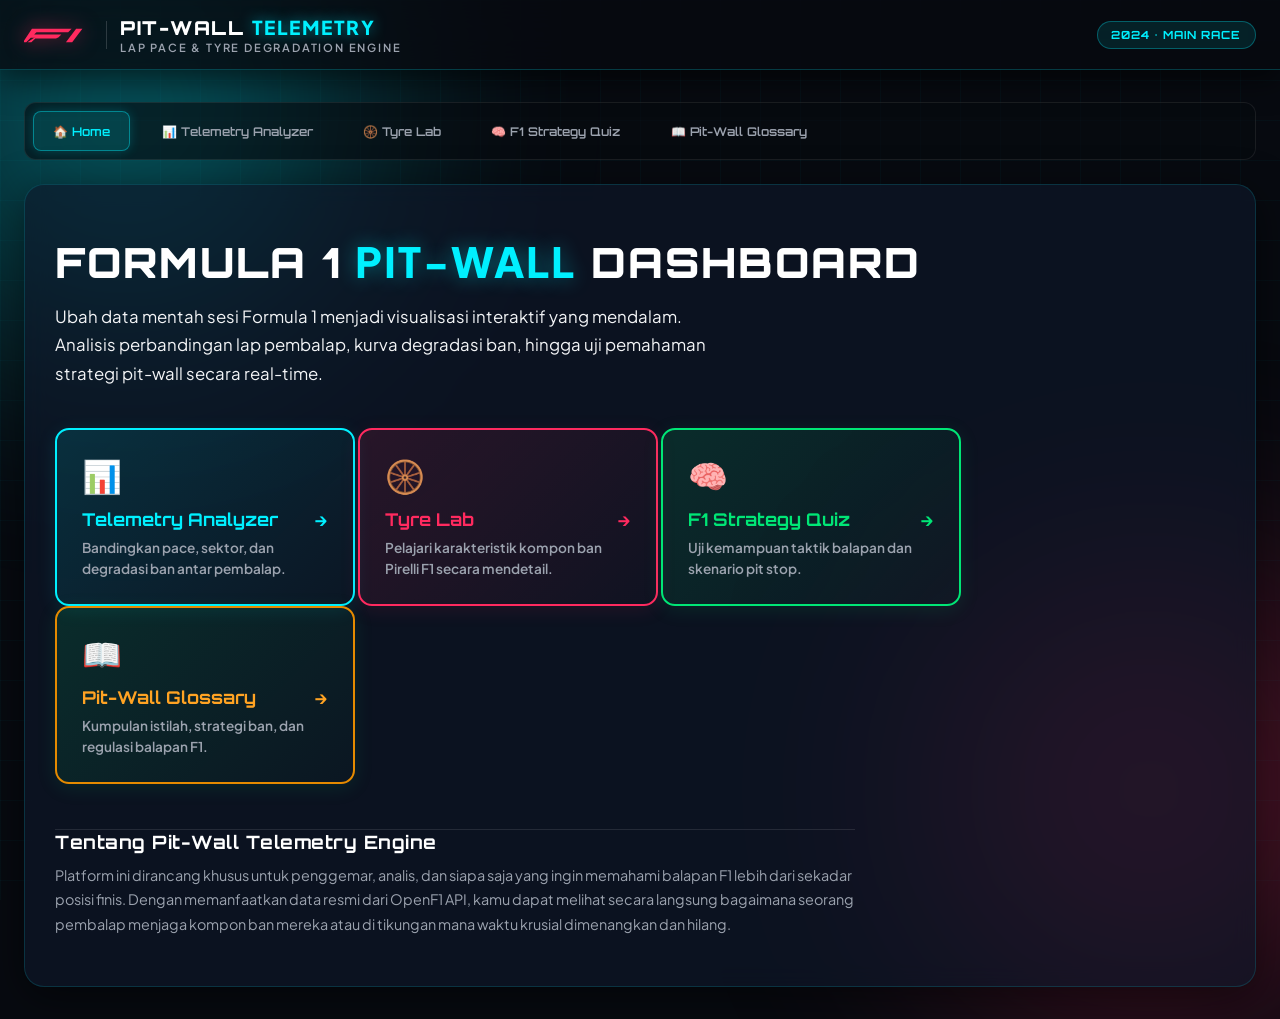
==== commit 7441cee7: "Enhance live search with multi-word matching logic and update tyre funfacts dynamically" ====
--- a/frontend/index.html
+++ b/frontend/index.html
@@ -16,7 +16,7 @@
     <div class="bg-orb orb-red"></div>
     <div class="bg-grid"></div>
 
-<!-- Futuristic F1 Command App Bar -->
+    <!-- Futuristic F1 Command App Bar -->
     <header class="app-bar">
         <div class="app-bar-inner">
             <div class="brand-area">
@@ -33,7 +33,6 @@
                     <div class="brand-sub">LAP PACE & TYRE DEGRADATION ENGINE</div>
                 </div>
             </div>
-
             <div class="status-cluster">
                 <div class="season-pill" id="headerSessionBadge">2024 • MAIN RACE</div>
             </div>
@@ -41,14 +40,66 @@
     </header>
 
     <main class="container">
-            <!-- Tab Navigasi Menu Utama -->
+        <!-- Tab Navigasi Menu Utama -->
         <div class="nav-tabs-bar">
-            <button class="nav-tab-btn active" data-target="telemetrySection">📊 Telemetry Analyzer</button>
+            <button class="nav-tab-btn active" data-target="homeSection">🏠 Home</button>
+            <button class="nav-tab-btn" data-target="telemetrySection">📊 Telemetry Analyzer</button>
             <button class="nav-tab-btn" data-target="tyreLabSection">🛞 Tyre Lab</button>
             <button class="nav-tab-btn" data-target="quizSection">🧠 F1 Strategy Quiz</button>
+            <button class="nav-tab-btn" onclick="window.location.href='glossary.html'">📖 Pit-Wall Glossary</button>
         </div>
-        <!-- Panel Kontrol Glassmorphism -->
-        <div id="telemetrySection" class="content-tab active">
+
+        <!-- 1. LANDING / HOME PAGE SECTION -->
+        <section id="homeSection" class="content-tab active">
+            <div class="hero-container py-5 text-center" style="background: rgba(15, 23, 42, 0.65); border: 1px solid rgba(0, 240, 255, 0.15); border-radius: 20px; padding: 50px 30px; backdrop-filter: blur(12px); box-shadow: 0 10px 40px rgba(0, 0, 0, 0.5);">
+                <h1 class="hero-title" style="font-family: 'Orbitron', sans-serif; font-size: 2.6rem; font-weight: 900; color: #fff; letter-spacing: 2px; margin-bottom: 15px;">
+                    FORMULA 1 <span style="color: #00f0ff; text-shadow: 0 0 20px rgba(0,240,255,0.4);">PIT-WALL</span> DASHBOARD
+                </h1>
+                <p class="hero-subtitle text-muted mx-auto" style="max-width: 680px; font-size: 1.05rem; line-height: 1.7; margin-bottom: 40px;">
+                    Ubah data mentah sesi Formula 1 menjadi visualisasi interaktif yang mendalam. Analisis perbandingan lap pembalap, kurva degradasi ban, hingga uji pemahaman strategi pit-wall secara real-time.
+                </p>
+                <div class="hero-cta-grid d-flex justify-content-center flex-wrap gap-4" style="margin-bottom: 45px;">
+                    <button class="cta-card-btn nav-tab-btn" data-target="telemetrySection" style="background: linear-gradient(135deg, rgba(0, 240, 255, 0.12), rgba(0, 240, 255, 0.02)); border: 2px solid #00f0ff; border-radius: 14px; padding: 25px; color: #fff; text-align: left; cursor: pointer; transition: all 0.3s cubic-bezier(0.4, 0, 0.2, 1); width: 300px; box-shadow: 0 4px 20px rgba(0, 240, 255, 0.1);">
+                        <div style="font-size: 2rem; margin-bottom: 12px;">📊</div>
+                        <h4 style="font-family: 'Orbitron', sans-serif; font-size: 1.1rem; color: #00f0ff; margin-bottom: 8px; display: flex; justify-content: space-between; align-items: center;">
+                            Telemetry Analyzer <span>&rarr;</span>
+                        </h4>
+                        <p style="font-size: 0.85rem; color: #9ca3af; margin: 0; line-height: 1.5;">Bandingkan pace, sektor, dan degradasi ban antar pembalap.</p>
+                    </button>
+                    <button class="cta-card-btn nav-tab-btn" data-target="tyreLabSection" style="background: linear-gradient(135deg, rgba(255, 42, 95, 0.12), rgba(255, 42, 95, 0.02)); border: 2px solid #ff2a5f; border-radius: 14px; padding: 25px; color: #fff; text-align: left; cursor: pointer; transition: all 0.3s cubic-bezier(0.4, 0, 0.2, 1); width: 300px; box-shadow: 0 4px 20px rgba(255, 42, 95, 0.1);">
+                        <div style="font-size: 2rem; margin-bottom: 12px;">🛞</div>
+                        <h4 style="font-family: 'Orbitron', sans-serif; font-size: 1.1rem; color: #ff2a5f; margin-bottom: 8px; display: flex; justify-content: space-between; align-items: center;">
+                            Tyre Lab <span>&rarr;</span>
+                        </h4>
+                        <p style="font-size: 0.85rem; color: #9ca3af; margin: 0; line-height: 1.5;">Pelajari karakteristik kompon ban Pirelli F1 secara mendetail.</p>
+                    </button>
+                    <button class="cta-card-btn nav-tab-btn" data-target="quizSection" style="background: linear-gradient(135deg, rgba(0, 230, 118, 0.12), rgba(0, 230, 118, 0.02)); border: 2px solid #00e676; border-radius: 14px; padding: 25px; color: #fff; text-align: left; cursor: pointer; transition: all 0.3s cubic-bezier(0.4, 0, 0.2, 1); width: 300px; box-shadow: 0 4px 20px rgba(0, 230, 118, 0.1);">
+                        <div style="font-size: 2rem; margin-bottom: 12px;">🧠</div>
+                        <h4 style="font-family: 'Orbitron', sans-serif; font-size: 1.1rem; color: #00e676; margin-bottom: 8px; display: flex; justify-content: space-between; align-items: center;">
+                            F1 Strategy Quiz <span>&rarr;</span>
+                        </h4>
+                        <p style="font-size: 0.85rem; color: #9ca3af; margin: 0; line-height: 1.5;">Uji kemampuan taktik balapan dan skenario pit stop.</p>
+                    </button>
+                    <button class="cta-card-btn nav-tab-btn" onclick="window.location.href='glossary.html'" style="background: linear-gradient(135deg, rgba(0, 230, 118, 0.12), rgba(0, 230, 118, 0.02)); border: 2px solid #e68a00; border-radius: 14px; padding: 25px; color: #fff; text-align: left; cursor: pointer; transition: all 0.3s cubic-bezier(0.4, 0, 0.2, 1); width: 300px; box-shadow: 0 4px 20px rgba(0, 230, 118, 0.1);">
+                        <div style="font-size: 2rem; margin-bottom: 12px;">📖</div>
+                        <h4 style="font-family: 'Orbitron', sans-serif; font-size: 1.1rem; color: #ffa323; margin-bottom: 8px; display: flex; justify-content: space-between; align-items: center;">
+                            Pit-Wall Glossary <span>&rarr;</span>
+                        </h4>
+                        <p style="font-size: 0.85rem; color: #9ca3af; margin: 0; line-height: 1.5;">Kumpulan istilah, strategi ban, dan regulasi balapan F1.</p>
+                    </button>
+                </div>
+                <div class="platform-overview mx-auto pt-4 text-start" style="max-width: 800px; border-top: 1px solid rgba(255, 255, 255, 0.1);">
+                    <h3 style="font-family: 'Orbitron', sans-serif; font-size: 1.15rem; color: #fff; margin-bottom: 10px; letter-spacing: 0.5px;">Tentang Pit-Wall Telemetry Engine</h3>
+                    <p style="font-size: 0.9rem; line-height: 1.7; color: #9ca3af; margin: 0;">
+                        Platform ini dirancang khusus untuk penggemar, analis, dan siapa saja yang ingin memahami balapan F1 lebih dari sekadar posisi finis. Dengan memanfaatkan data resmi dari OpenF1 API, kamu dapat melihat secara langsung bagaimana seorang pembalap menjaga kompon ban mereka atau di tikungan mana waktu krusial dimenangkan dan hilang.
+                    </p>
+                </div>
+            </div>
+        </section>
+
+        <!-- 2. TELEMETRY ANALYZER SECTION (Membungkus Kontrol, Preview, Loading, & Hasil Analisis) -->
+        <div id="telemetrySection" class="content-tab hidden" style="display: flex; flex-direction: column; gap: 25px;">
+            <!-- Panel Kontrol Glassmorphism -->
             <section class="glass-panel control-panel">
                 <div class="form-group">
                     <label for="yearSelect">MUSIM</label>
@@ -59,7 +110,6 @@
                         <option value="2023">2023 Season</option>
                     </select>
                 </div>
-
                 <div class="form-group">
                     <label for="sessionTypeSelect">TIPE SESI</label>
                     <select id="sessionTypeSelect">
@@ -67,76 +117,205 @@
                         <option value="Sprint">Sprint Race</option>
                     </select>
                 </div>
-
                 <div class="form-group">
                     <label for="sessionSelect">SIRKUIT / GRAND PRIX</label>
                     <select id="sessionSelect">
                         <option value="">Memuat daftar sirkuit...</option>
                     </select>
                 </div>
-
                 <div class="form-group">
                     <label for="driver1Select">PEMBALAP A</label>
                     <select id="driver1Select" disabled>
                         <option value="">Pilih sirkuit dulu</option>
                     </select>
                 </div>
-
                 <div class="form-group">
                     <label for="driver2Select">PEMBALAP B</label>
                     <select id="driver2Select" disabled>
                         <option value="">Pilih sirkuit dulu</option>
                     </select>
                 </div>
-
                 <button id="analyzeBtn" class="glow-btn" disabled>
                     <span>ANALISIS TELEMETRI</span>
                 </button>
             </section>
+
+            <!-- Pre-Analysis Matchup Preview -->
+            <section id="matchupPreview" class="glass-panel matchup-stage hidden">
+                <div class="matchup-driver left-driver" id="previewDriver1Card">
+                    <div class="avatar-ring cyan-ring">
+                        <img id="previewD1Img" src="" alt="Driver 1">
+                    </div>
+                    <div class="driver-meta">
+                        <span class="driver-num" id="previewD1Num">#--</span>
+                        <h3 id="previewD1Name">Driver 1</h3>
+                        <p id="previewD1Team">Team</p>
+                    </div>
+                </div>
+                <div class="matchup-circuit">
+                    <span class="vs-badge">HEAD-TO-HEAD TELEMETRY</span>
+                    <div class="circuit-frame">
+                        <img id="previewCircuitImg" src="" alt="Circuit Map">
+                    </div>
+                    <div class="circuit-title" id="previewCircuitName">Grand Prix Circuit</div>
+                </div>
+                <div class="matchup-driver right-driver" id="previewDriver2Card">
+                    <div class="driver-meta right-align">
+                        <span class="driver-num red-num" id="previewD2Num">#--</span>
+                        <h3 id="previewD2Name">Driver 2</h3>
+                        <p id="previewD2Team">Team</p>
+                    </div>
+                    <div class="avatar-ring red-ring">
+                        <img id="previewD2Img" src="" alt="Driver 2">
+                    </div>
+                </div>
+            </section>
+
+            <!-- Animasi Loading Race Start F1 -->
+            <div id="loading" class="glass-panel race-loader hidden">
+                <div class="gantry-lights">
+                    <div class="light-pod"><span class="bulb" id="light1"></span></div>
+                    <div class="light-pod"><span class="bulb" id="light2"></span></div>
+                    <div class="light-pod"><span class="bulb" id="light3"></span></div>
+                    <div class="light-pod"><span class="bulb" id="light4"></span></div>
+                    <div class="light-pod"><span class="bulb" id="light5"></span></div>
+                </div>
+                <div class="race-track">
+                    <div class="start-line"></div>
+                    <div id="f1Car" class="f1-car revving">
+                        <svg width="95" height="38" viewBox="0 0 120 48" fill="none" xmlns="http://www.w3.org/2000/svg">
+                            <rect x="14" y="2" width="22" height="9" rx="2" fill="#0b0f17" stroke="#00f0ff" stroke-width="1.5"/>
+                            <rect x="14" y="37" width="22" height="9" rx="2" fill="#0b0f17" stroke="#00f0ff" stroke-width="1.5"/>
+                            <rect x="82" y="3" width="20" height="8" rx="2" fill="#0b0f17" stroke="#00f0ff" stroke-width="1.5"/>
+                            <rect x="82" y="37" width="20" height="8" rx="2" fill="#0b0f17" stroke="#00f0ff" stroke-width="1.5"/>
+                            <rect x="4" y="8" width="10" height="32" rx="2" fill="#00f0ff"/>
+                            <path d="M14 16 L45 11 L85 18 L112 22 L112 26 L85 30 L45 37 L14 32 Z" fill="#161e2e" stroke="#00f0ff" stroke-width="2"/>
+                            <path d="M104 6 L116 10 L116 38 L104 42 Z" fill="#00f0ff"/>
+                            <circle cx="56" cy="24" r="5" fill="#ff2a5f"/>
+                        </svg>
+                    </div>
+                </div>
+                <p id="loadingText" class="loading-status">Menyalakan lampu start & menarik telemetri OpenF1...</p>
+            </div>
+
+            <!-- Hasil Analisis (Grafik di Kiri, Detail Driver di Kanan) -->
+            <section id="resultSection" class="hidden" style="display: flex; flex-direction: column; gap: 25px;">
+                <!-- 1. Kesimpulan Otomatis Bahasa Mudah -->
+                <div id="raceInsightBanner" class="glass-panel insight-banner">
+                    <div class="insight-icon">💡</div>
+                    <div class="insight-content">
+                        <div class="insight-label">KESIMPULAN ANALISIS TELEMETRI</div>
+                        <p id="raceInsightText">Memproses ringkasan perbandingan pembalap...</p>
+                    </div>
+                </div>
+                <div class="results-layout">
+                    <!-- Kolom Kiri: Grafik Telemetry -->
+                    <div class="glass-panel chart-card">
+                        <div class="card-header">
+                            <h2>LAP TIME TELEMETRY TRACE <span class="unit-tag">(DETIK)</span></h2>
+                            <span class="filter-info" title="Lap masuk/keluar pit stop dan periode Safety Car otomatis dibuang agar grafik akurat">
+                                Pit Stop & Safety Car difilter
+                            </span>
+                        </div>
+                        <div class="chart-wrapper">
+                            <canvas id="lapChart"></canvas>
+                        </div>
+                        <div class="beginner-guide-bar">
+                            <div class="guide-item">
+                                <strong>Cara Baca Grafik:</strong> Semakin <b>rendah</b> posisi garis, semakin <b>cepat</b> catatan waktu lap pembalap. Garis yang menanjak perlahan menandakan ban mulai aus.
+                            </div>
+                            <div class="tyre-legend">
+                                <span><i class="dot-soft"></i> <b>SOFT:</b> Paling cepat, cepat habis</span>
+                                <span><i class="dot-medium"></i> <b>MEDIUM:</b> Seimbang</span>
+                                <span><i class="dot-hard"></i> <b>HARD:</b> Paling awet, lebih lambat</span>
+                                <span><i class="dot-intermediate"></i> <b>INTERMEDIATE:</b> Trek basah ringan / gerimis</span>
+                                <span><i class="dot-wet"></i> <b>WET:</b> Trek hujan deras / genangan</span>
+                            </div>
+                        </div>
+                    </div>
+                    <!-- Kolom Kanan: Detail Informasi & Stint Driver A & B -->
+                    <aside class="drivers-sidebar">
+                        <div class="glass-panel driver-detail-card">
+                            <div class="driver-card-top cyan-border">
+                                <img id="resD1Img" class="res-avatar cyan-ring" src="" alt="Driver A">
+                                <div>
+                                    <span class="driver-tag cyan-tag">PEMBALAP A</span>
+                                    <h3 id="driver1Title">Pembalap 1</h3>
+                                    <p id="resD1Team" class="res-team-name">Team</p>
+                                </div>
+                            </div>
+                            <div class="table-responsive">
+                                <table id="driver1Table">
+                                    <thead>
+                                        <tr>
+                                            <th><span class="help-tip" data-tip="Periode balapan sebelum pembalap masuk pit ganti ban">STINT ?</span></th>
+                                            <th><span class="help-tip" data-tip="Jenis kompon ban: Soft (Merah), Medium (Kuning), Hard (Putih)">BAN ?</span></th>
+                                            <th><span class="help-tip" data-tip="Jumlah putaran bersih tanpa gangguan pit stop">LAPS ?</span></th>
+                                            <th><span class="help-tip" data-tip="Rata-rata waktu tempuh per putaran (lebih kecil = lebih cepat)">AVG ?</span></th>
+                                            <th><span class="help-tip" data-tip="Putaran tercepat pembalap pada stint ini">BEST ?</span></th>
+                                            <th><span class="help-tip" data-tip="Penambahan waktu per lap akibat ban aus. (+) artinya makin lambat, (-) artinya makin kencang">DEG/LAP ?</span></th>
+                                        </tr>
+                                    </thead>
+                                    <tbody></tbody>
+                                </table>
+                            </div>
+                        </div>
+                        <div class="glass-panel driver-detail-card">
+                            <div class="driver-card-top red-border">
+                                <img id="resD2Img" class="res-avatar red-ring" src="" alt="Driver B">
+                                <div>
+                                    <span class="driver-tag red-tag">PEMBALAP B</span>
+                                    <h3 id="driver2Title">Pembalap 2</h3>
+                                    <p id="resD2Team" class="res-team-name">Team</p>
+                                </div>
+                            </div>
+                            <div class="table-responsive">
+                                <table id="driver2Table">
+                                    <thead>
+                                        <tr>
+                                            <th><span class="help-tip" data-tip="Periode balapan sebelum pembalap masuk pit ganti ban">STINT ?</span></th>
+                                            <th><span class="help-tip" data-tip="Jenis kompon ban: Soft (Merah), Medium (Kuning), Hard (Putih)">BAN ?</span></th>
+                                            <th><span class="help-tip" data-tip="Jumlah putaran bersih tanpa gangguan pit stop">LAPS ?</span></th>
+                                            <th><span class="help-tip" data-tip="Rata-rata waktu tempuh per putaran (lebih kecil = lebih cepat)">AVG ?</span></th>
+                                            <th><span class="help-tip" data-tip="Putaran tercepat pembalap pada stint ini">BEST ?</span></th>
+                                            <th><span class="help-tip" data-tip="Penambahan waktu per lap akibat ban aus. (+) artinya makin lambat, (-) artinya makin kencang">DEG/LAP ?</span></th>
+                                        </tr>
+                                    </thead>
+                                    <tbody></tbody>
+                                </table>
+                            </div>
+                        </div>
+                    </aside>
+                </div>
+            </section>
         </div>
 
-        <!-- Section 1: Telemetry Analyzer (Bungkus kode analisis lama di sini) -->
-        <div id="telemetrySection" class="content-tab active">
-            <!-- [Semua elemen Telemetry, Insight Banner, Grafik & Tabel yang sudah ada sebelumnya] -->
-        </div>
-
-        <!-- Section 2: 3D Tyre Lab & Edukasi Pemula -->
-        <div id="tyreLabSection" class="content-tab hidden">
+        <!-- 3. TYRE LAB SECTION -->
+        <section id="tyreLabSection" class="content-tab hidden">
             <div class="tyre-lab-grid">
-                <!-- Sisi Kiri: Canvas 3D Three.js -->
-                <!-- Ganti bagian webglContainer dengan Photo Lab Interaktif -->
                 <div class="glass-panel canvas-card">
                     <div class="card-header">
                         <h2>TYRE VISUAL INSPECTOR</h2>
                         <span class="filter-info">Klik spot pada foto untuk info detail</span>
                     </div>
-                    
-                    <!-- Wadah Foto Interaktif dengan Hotspot -->
                     <div class="interactive-photo-container" id="photoContainer">
-                        <!-- Gambar Ban (Ganti src dengan foto ban asli pilihanmu di folder assets) -->
-                        <img id="tyreImageDisplay" src="assets/soft_tyre.jpeg" alt="F1 Tyre" class="active-tyre-img">
-                        
-                        <!-- Titik Hotspot Interaktif di atas Foto -->
+                        <img id="tyreImageDisplay" src="assets/soft_tyre.png" alt="F1 Tyre" class="active-tyre-img">
                         <div class="hotspot" style="top: 35%; left: 50%;" data-info="Tapak luar dirancang untuk menahan beban lateral maksimum saat menikung tajam.">
                             <span class="pulse-ring"></span>
                             <span class="hotspot-dot"></span>
                             <span class="hotspot-label">Tapak Ban</span>
                         </div>
-                        
                         <div class="hotspot" style="top: 65%; left: 55%;" data-info="Dinding samping (Sidewart) bertuliskan Pirelli P Zero dengan warna penanda kompon khas.">
                             <span class="pulse-ring"></span>
                             <span class="hotspot-dot"></span>
                             <span class="hotspot-label">Dinding & Logo</span>
                         </div>
-
                         <div class="hotspot" style="top: 50%; left: 35%;" data-info="Velg karbon ringan 18 inci standar regulasi modern F1.">
                             <span class="pulse-ring"></span>
                             <span class="hotspot-dot"></span>
                             <span class="hotspot-label">Velg 18"</span>
                         </div>
                     </div>
-
-                    <!-- Tombol Pilihan Kompon -->
                     <div class="compound-selector-bar">
                         <button class="compound-btn active" data-compound="soft" style="--btn-color: #ff2a5f;">SOFT</button>
                         <button class="compound-btn" data-compound="medium" style="--btn-color: #ffd000;">MEDIUM</button>
@@ -144,17 +323,13 @@
                         <button class="compound-btn" data-compound="inter" style="--btn-color: #00e676;">INTER</button>
                         <button class="compound-btn" data-compound="wet" style="--btn-color: #2979ff;">WET</button>
                     </div>
-
                     <div id="hotspotInfoBox" class="hotspot-info-box">
-                        💡 <i>Klik salah satu titik hotspot pada foto ban di atas untuk melihat detail bagian komponennya di sini.</i>
-                    </div>
-                </div>
-
-                <!-- Sisi Kanan: Spesifikasi & Penjelasan untuk Awam -->
+                        💡 <i>Klik salah satu titik pada foto ban di atas untuk melihat detail bagian komponennya di sini.</i>
+                    </div>
+                </div>
                 <div class="glass-panel tyre-info-card">
                     <h3 id="tyreNameTitle" class="neon-text">PIRELLI P ZERO SOFT (C5)</h3>
                     <p id="tyreDescText" class="tyre-desc">Kompon paling lunak yang memberikan cengkeraman maksimal untuk kecepatan satu lap kilat, namun sangat rentan terhadap keausan tinggi.</p>
-                    
                     <div class="tyre-specs-list">
                         <div class="spec-row">
                             <span>Suhu Operasional Optimal:</span>
@@ -169,17 +344,16 @@
                             <strong id="specChar">Super Cepat, Degradasi Tinggi</strong>
                         </div>
                     </div>
-
                     <div class="beginner-tip-box">
-                        <h4>💡 Tips untuk Pemula:</h4>
-                        <p>Tim balap menggunakan ban Soft saat kualifikasi atau akhir balapan (*stint* pendek) ketika butuh memacu mobil sekencang-kencangnya.</p>
-                    </div>
-                </div>
-            </div>
-        </div>
-
-        <!-- Section 3: F1 Strategy Quiz -->
-        <div id="quizSection" class="content-tab hidden">
+                        <h4>💡 Funfact:</h4>
+                        <p id="tyreFunfactText">Tim balap menggunakan ban Soft saat kualifikasi atau akhir balapan ketika butuh memacu mobil sekencang-kencangnya.</p>
+                    </div>
+                </div>
+            </div>
+        </section>
+
+        <!-- 4. QUIZ SECTION -->
+        <section id="quizSection" class="content-tab hidden">
             <div class="glass-panel quiz-card">
                 <div class="quiz-header">
                     <h2>F1 PIT-WALL TACTICAL QUIZ</h2>
@@ -196,166 +370,6 @@
                     <button id="restartQuizBtn" class="primary-btn">Ulangi Kuis</button>
                 </div>
             </div>
-        </div>
-
-        <!-- Pre-Analysis Matchup Preview (Muncul saat Sirkuit & Pembalap dipilih) -->
-        <section id="matchupPreview" class="glass-panel matchup-stage hidden">
-            <div class="matchup-driver left-driver" id="previewDriver1Card">
-                <div class="avatar-ring cyan-ring">
-                    <img id="previewD1Img" src="" alt="Driver 1">
-                </div>
-                <div class="driver-meta">
-                    <span class="driver-num" id="previewD1Num">#--</span>
-                    <h3 id="previewD1Name">Driver 1</h3>
-                    <p id="previewD1Team">Team</p>
-                </div>
-            </div>
-
-            <div class="matchup-circuit">
-                <span class="vs-badge">HEAD-TO-HEAD TELEMETRY</span>
-                <div class="circuit-frame">
-                    <img id="previewCircuitImg" src="" alt="Circuit Map">
-                </div>
-                <div class="circuit-title" id="previewCircuitName">Grand Prix Circuit</div>
-            </div>
-
-            <div class="matchup-driver right-driver" id="previewDriver2Card">
-                <div class="driver-meta right-align">
-                    <span class="driver-num red-num" id="previewD2Num">#--</span>
-                    <h3 id="previewD2Name">Driver 2</h3>
-                    <p id="previewD2Team">Team</p>
-                </div>
-                <div class="avatar-ring red-ring">
-                    <img id="previewD2Img" src="" alt="Driver 2">
-                </div>
-            </div>
-        </section>
-
-        <!-- Animasi Loading Race Start F1 -->
-        <div id="loading" class="glass-panel race-loader hidden">
-            <div class="gantry-lights">
-                <div class="light-pod"><span class="bulb" id="light1"></span></div>
-                <div class="light-pod"><span class="bulb" id="light2"></span></div>
-                <div class="light-pod"><span class="bulb" id="light3"></span></div>
-                <div class="light-pod"><span class="bulb" id="light4"></span></div>
-                <div class="light-pod"><span class="bulb" id="light5"></span></div>
-            </div>
-
-            <div class="race-track">
-                <div class="start-line"></div>
-                <div id="f1Car" class="f1-car revving">
-                    <svg width="95" height="38" viewBox="0 0 120 48" fill="none" xmlns="http://www.w3.org/2000/svg">
-                        <rect x="14" y="2" width="22" height="9" rx="2" fill="#0b0f17" stroke="#00f0ff" stroke-width="1.5"/>
-                        <rect x="14" y="37" width="22" height="9" rx="2" fill="#0b0f17" stroke="#00f0ff" stroke-width="1.5"/>
-                        <rect x="82" y="3" width="20" height="8" rx="2" fill="#0b0f17" stroke="#00f0ff" stroke-width="1.5"/>
-                        <rect x="82" y="37" width="20" height="8" rx="2" fill="#0b0f17" stroke="#00f0ff" stroke-width="1.5"/>
-                        <rect x="4" y="8" width="10" height="32" rx="2" fill="#00f0ff"/>
-                        <path d="M14 16 L45 11 L85 18 L112 22 L112 26 L85 30 L45 37 L14 32 Z" fill="#161e2e" stroke="#00f0ff" stroke-width="2"/>
-                        <path d="M104 6 L116 10 L116 38 L104 42 Z" fill="#00f0ff"/>
-                        <circle cx="56" cy="24" r="5" fill="#ff2a5f"/>
-                    </svg>
-                </div>
-            </div>
-
-            <p id="loadingText" class="loading-status">Menyalakan lampu start & menarik telemetri OpenF1...</p>
-        </div>
-
-<!-- Hasil Analisis (Grafik di Kiri, Detail Driver di Kanan) -->
-        <section id="resultSection" class="hidden">
-            <!-- 1. Kesimpulan Otomatis Bahasa Mudah (Beginner Insight Banner) -->
-            <div id="raceInsightBanner" class="glass-panel insight-banner">
-                <div class="insight-icon">💡</div>
-                <div class="insight-content">
-                    <div class="insight-label">KESIMPULAN ANALISIS TELEMETRI</div>
-                    <p id="raceInsightText">Memproses ringkasan perbandingan pembalap...</p>
-                </div>
-            </div>
-
-            <div class="results-layout">
-                <!-- Kolom Kiri: Grafik Telemetry -->
-                <div class="glass-panel chart-card">
-                    <div class="card-header">
-                        <h2>LAP TIME TELEMETRY TRACE <span class="unit-tag">(DETIK)</span></h2>
-                        <span class="filter-info" title="Lap masuk/keluar pit stop dan periode Safety Car otomatis dibuang agar grafik akurat">
-                            Pit Stop & Safety Car difilter
-                        </span>
-                    </div>
-                    <div class="chart-wrapper">
-                        <canvas id="lapChart"></canvas>
-                    </div>
-
-                    <!-- Panduan Cara Baca Grafik & Ban untuk Pemula -->
-                    <div class="beginner-guide-bar">
-                        <div class="guide-item">
-                            <strong>Cara Baca Grafik:</strong> Semakin <b>rendah</b> posisi garis, semakin <b>cepat</b> catatan waktu lap pembalap. Garis yang menanjak perlahan menandakan ban mulai aus.
-                        </div>
-                        <div class="tyre-legend">
-                            <span><i class="dot-soft"></i> <b>SOFT:</b> Paling cepat, cepat habis</span>
-                            <span><i class="dot-medium"></i> <b>MEDIUM:</b> Seimbang</span>
-                            <span><i class="dot-hard"></i> <b>HARD:</b> Paling awet, lebih lambat</span>
-                            <span><i class="dot-intermediate"></i> <b>INTERMEDIATE:</b> Trek basah ringan / gerimis</span>
-                            <span><i class="dot-wet"></i> <b>WET:</b> Trek hujan deras / genangan</span>
-                        </div>
-                    </div>
-                </div>
-
-                <!-- Kolom Kanan: Detail Informasi & Stint Driver A & B -->
-                <aside class="drivers-sidebar">
-                    <!-- Detail Driver A -->
-                    <div class="glass-panel driver-detail-card">
-                        <div class="driver-card-top cyan-border">
-                            <img id="resD1Img" class="res-avatar cyan-ring" src="" alt="Driver A">
-                            <div>
-                                <span class="driver-tag cyan-tag">PEMBALAP A</span>
-                                <h3 id="driver1Title">Pembalap 1</h3>
-                                <p id="resD1Team" class="res-team-name">Team</p>
-                            </div>
-                        </div>
-                        <div class="table-responsive">
-                            <table id="driver1Table">
-                                <thead>
-                                    <tr>
-                                        <th><span class="help-tip" data-tip="Periode balapan sebelum pembalap masuk pit ganti ban">STINT ?</span></th>
-                                        <th><span class="help-tip" data-tip="Jenis kompon ban: Soft (Merah), Medium (Kuning), Hard (Putih)">BAN ?</span></th>
-                                        <th><span class="help-tip" data-tip="Jumlah putaran bersih tanpa gangguan pit stop">LAPS ?</span></th>
-                                        <th><span class="help-tip" data-tip="Rata-rata waktu tempuh per putaran (lebih kecil = lebih cepat)">AVG ?</span></th>
-                                        <th><span class="help-tip" data-tip="Putaran tercepat pembalap pada stint ini">BEST ?</span></th>
-                                        <th><span class="help-tip" data-tip="Penambahan waktu per lap akibat ban aus. (+) artinya makin lambat, (-) artinya makin kencang">DEG/LAP ?</span></th>
-                                    </tr>
-                                </thead>
-                                <tbody></tbody>
-                            </table>
-                        </div>
-                    </div>
-
-                    <!-- Detail Driver B -->
-                    <div class="glass-panel driver-detail-card">
-                        <div class="driver-card-top red-border">
-                            <img id="resD2Img" class="res-avatar red-ring" src="" alt="Driver B">
-                            <div>
-                                <span class="driver-tag red-tag">PEMBALAP B</span>
-                                <h3 id="driver2Title">Pembalap 2</h3>
-                                <p id="resD2Team" class="res-team-name">Team</p>
-                            </div>
-                        </div>
-                        <div class="table-responsive">
-                            <table id="driver2Table">
-                                <thead>
-                                    <tr>
-                                        <th><span class="help-tip" data-tip="Periode balapan sebelum pembalap masuk pit ganti ban">STINT ?</span></th>
-                                        <th><span class="help-tip" data-tip="Jenis kompon ban: Soft (Merah), Medium (Kuning), Hard (Putih)">BAN ?</span></th>
-                                        <th><span class="help-tip" data-tip="Jumlah putaran bersih tanpa gangguan pit stop">LAPS ?</span></th>
-                                        <th><span class="help-tip" data-tip="Rata-rata waktu tempuh per putaran (lebih kecil = lebih cepat)">AVG ?</span></th>
-                                        <th><span class="help-tip" data-tip="Putaran tercepat pembalap pada stint ini">BEST ?</span></th>
-                                        <th><span class="help-tip" data-tip="Penambahan waktu per lap akibat ban aus. (+) artinya makin lambat, (-) artinya makin kencang">DEG/LAP ?</span></th>
-                                    </tr>
-                                </thead>
-                                <tbody></tbody>
-                            </table>
-                        </div>
-                    </div>
-                </aside>
-            </div>
         </section>
     </main>
 
--- a/frontend/css/style.css
+++ b/frontend/css/style.css
@@ -1213,6 +1213,12 @@
     display: none !important;
 }
 
+.content-tab.active {
+    display: flex !important;
+    flex-direction: column;
+    gap: 25px;
+}
+
 /* 3D Tyre Lab Layout */
 .tyre-lab-grid {
     display: grid;
